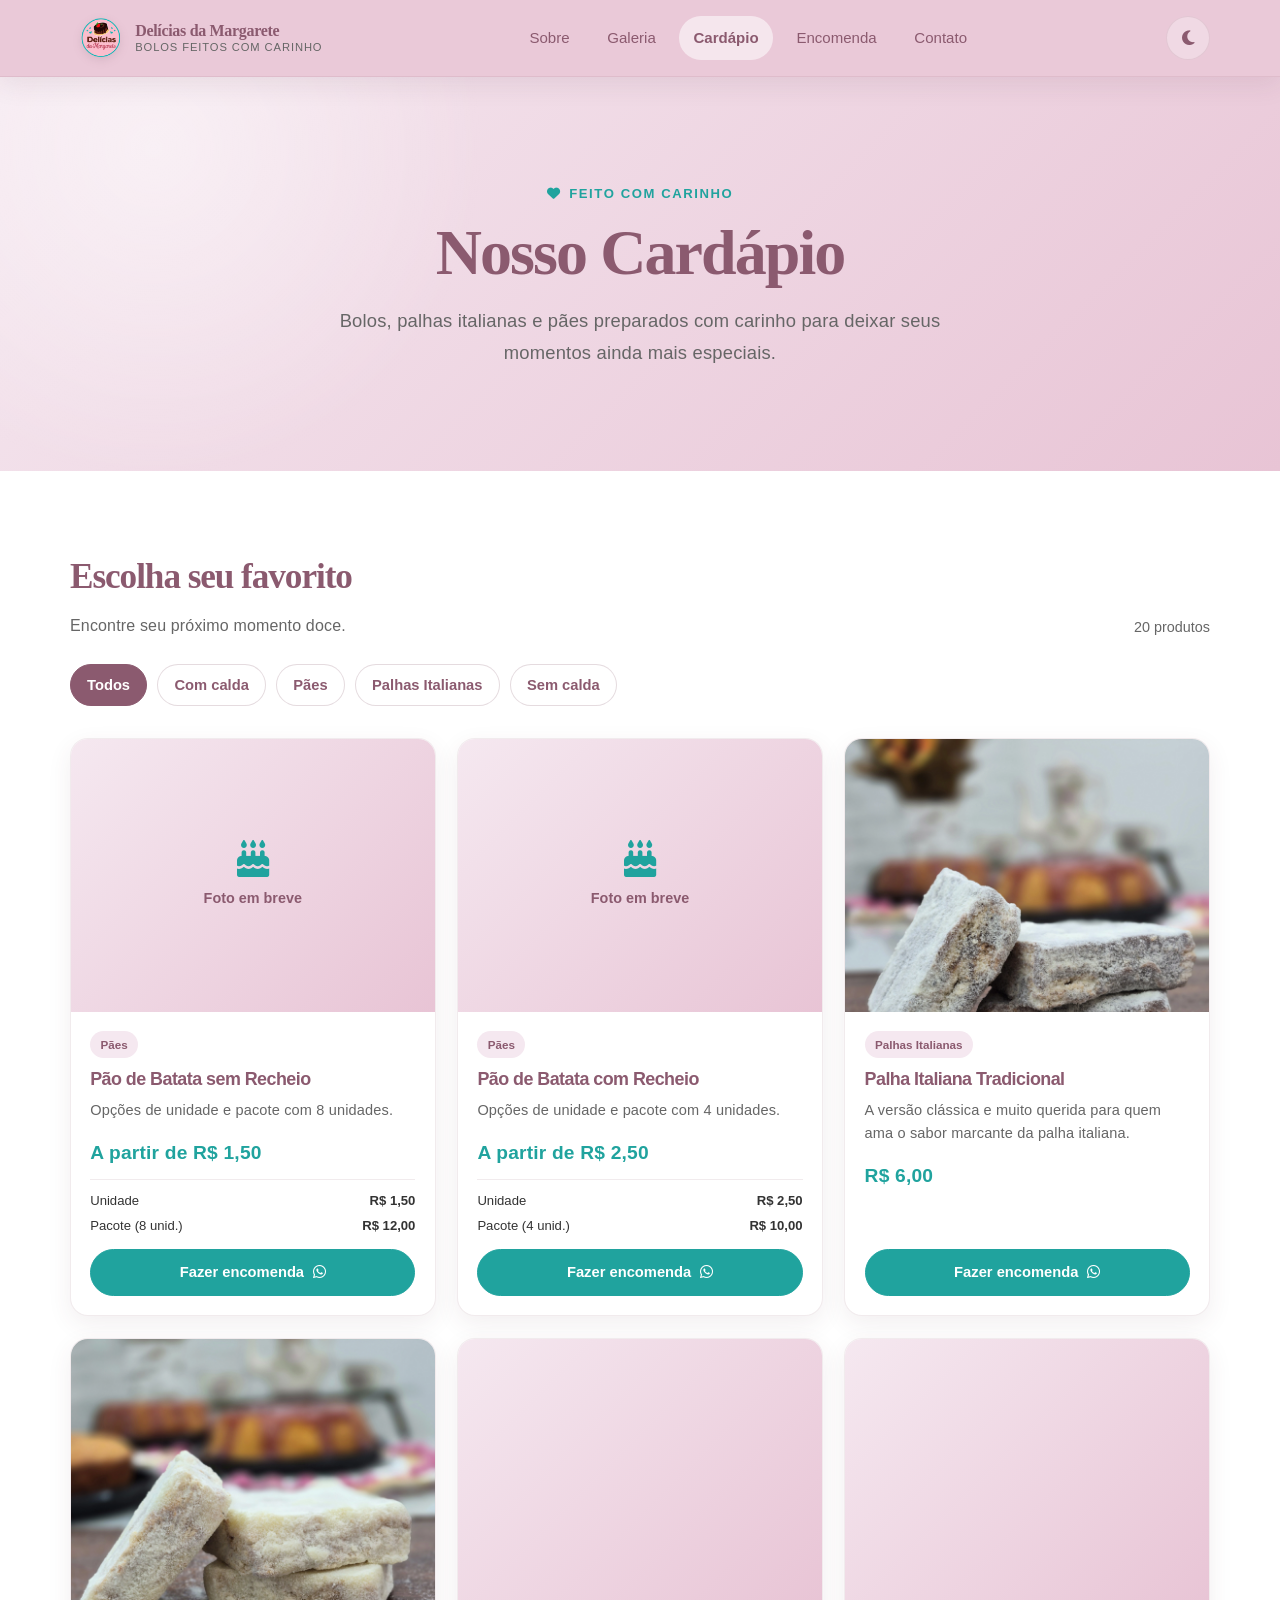
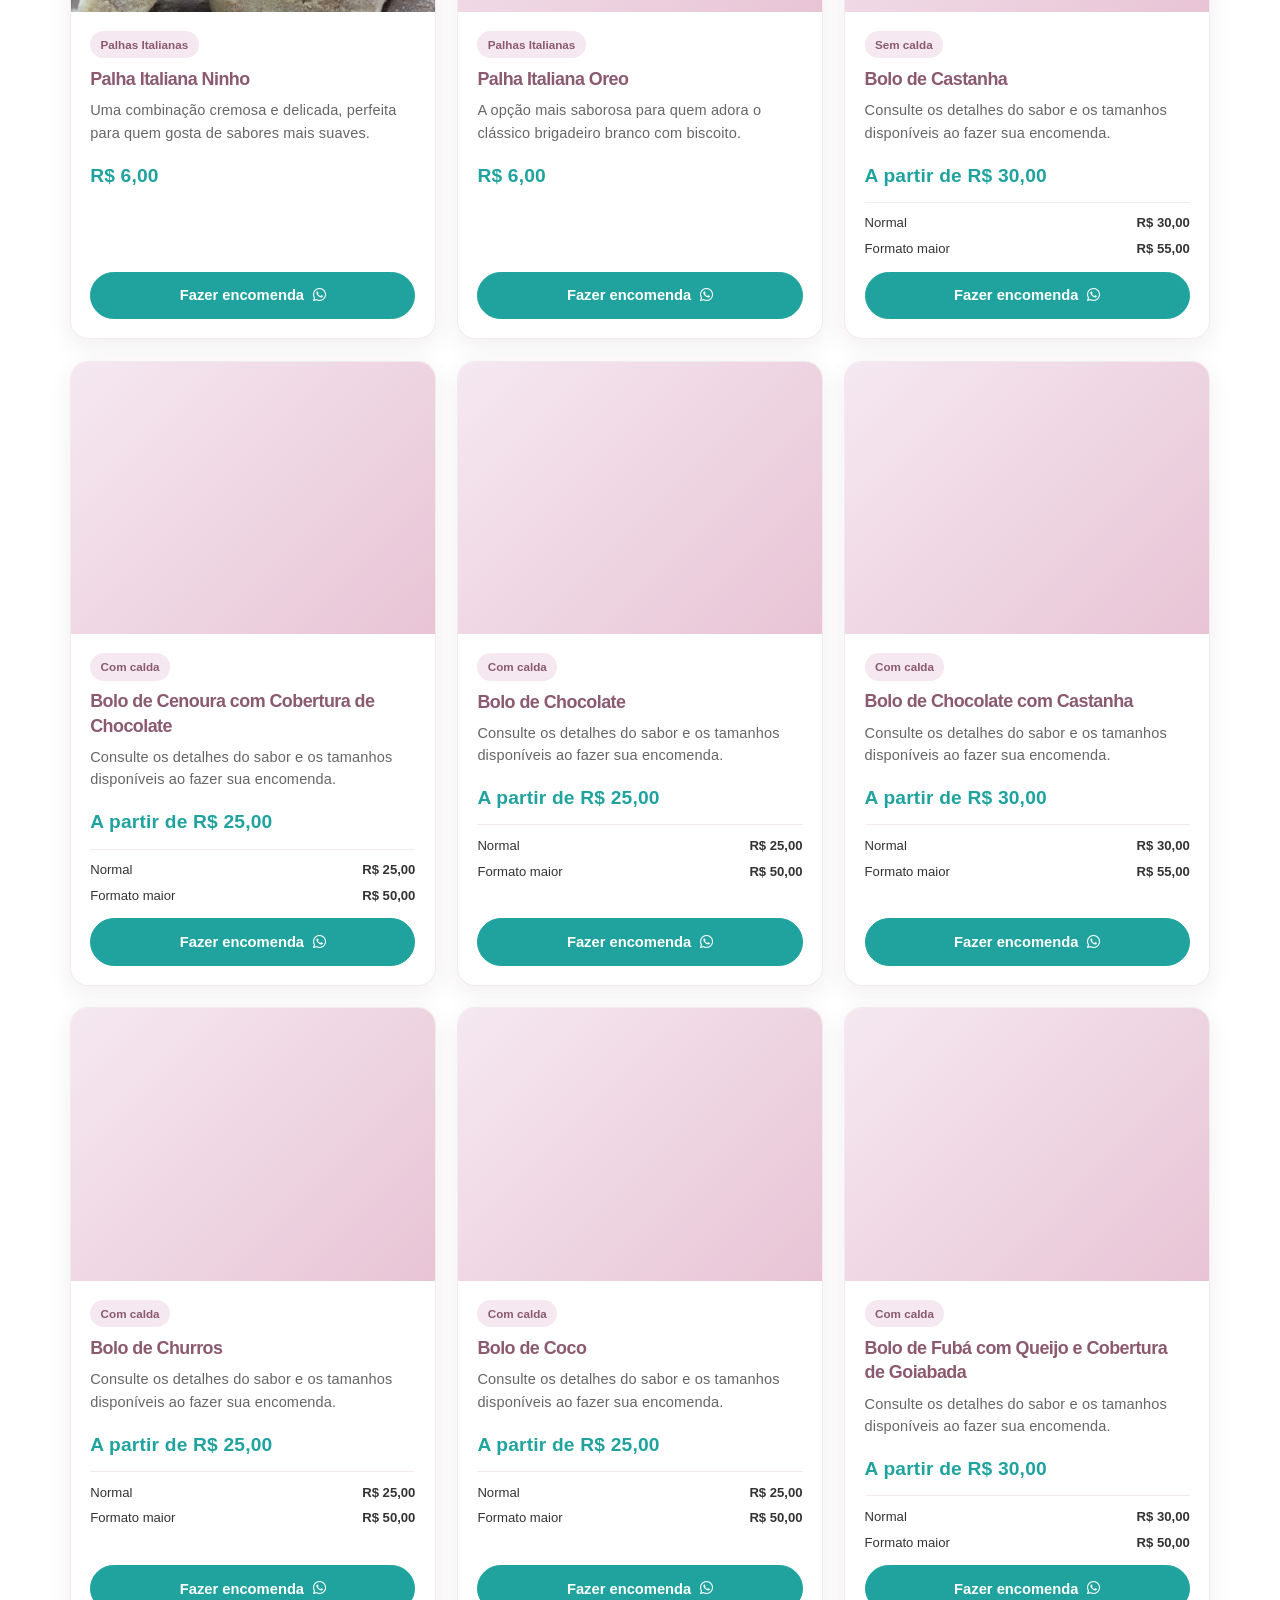
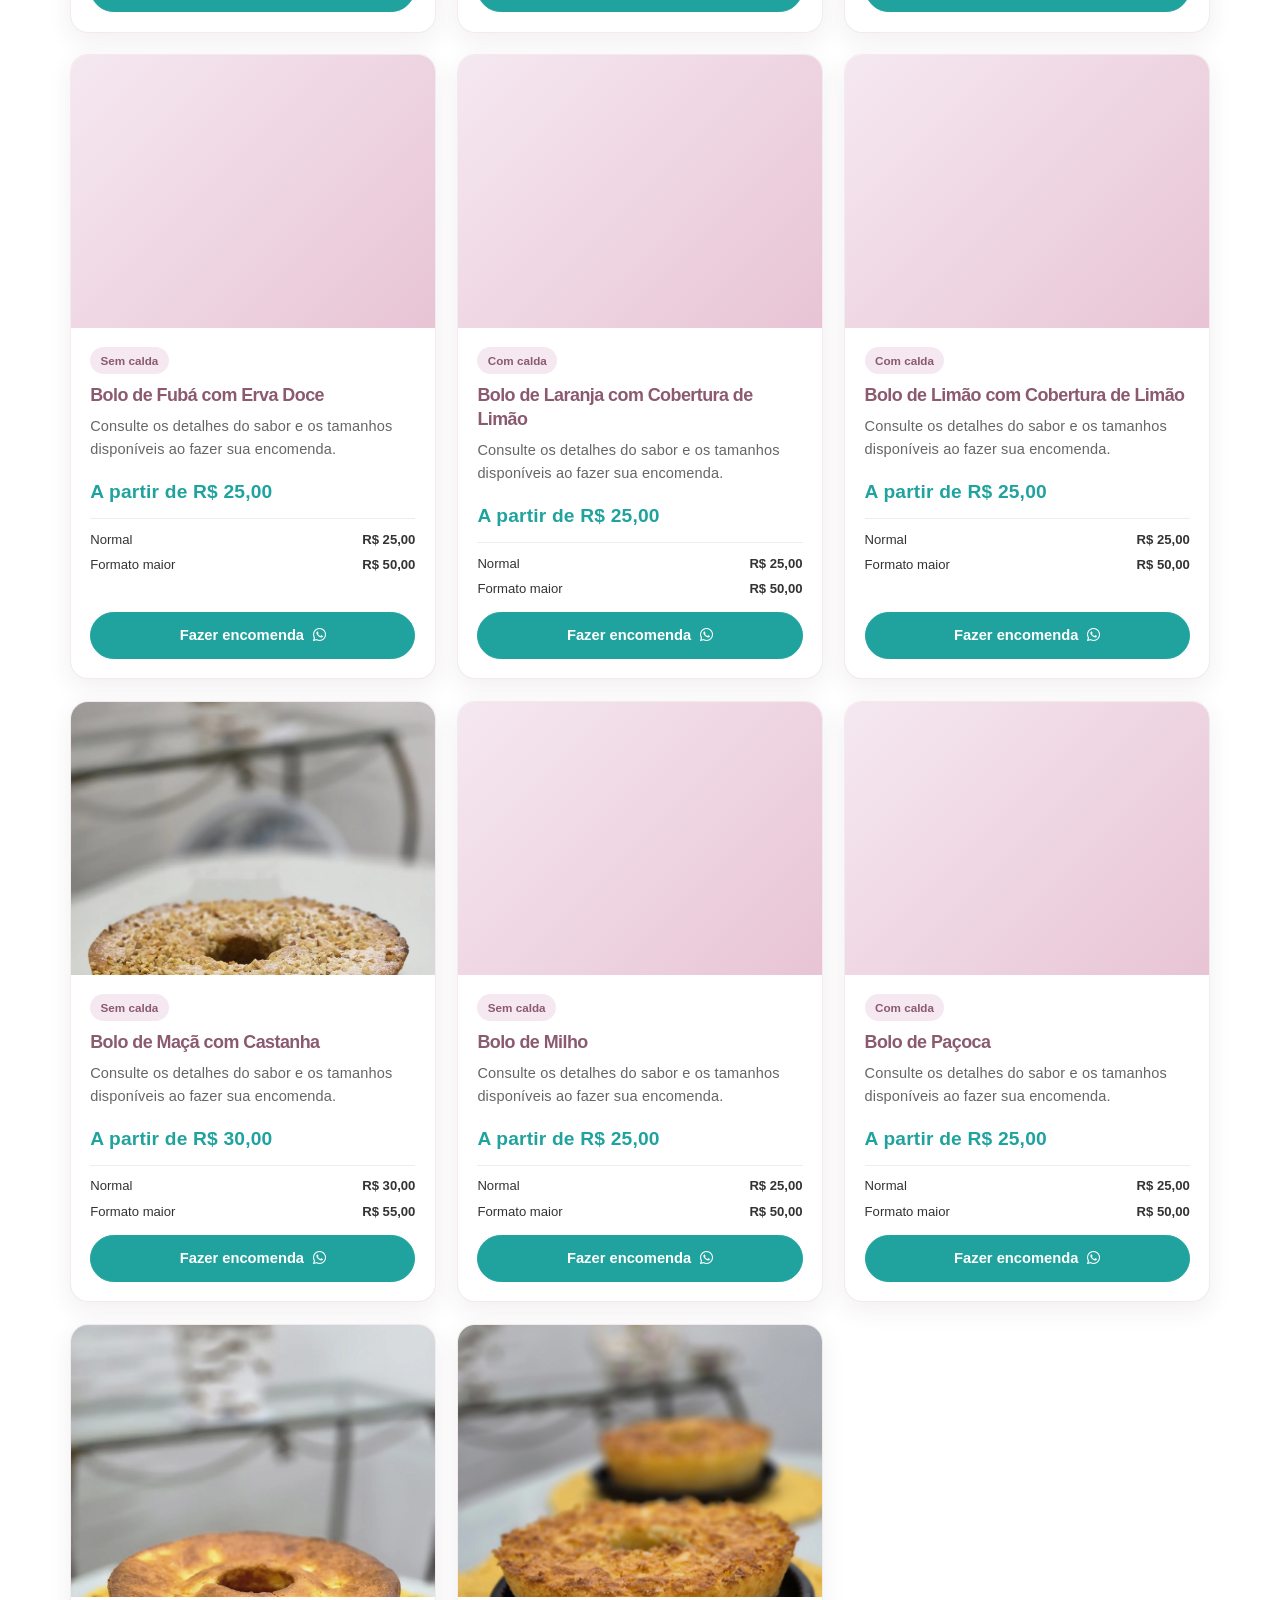
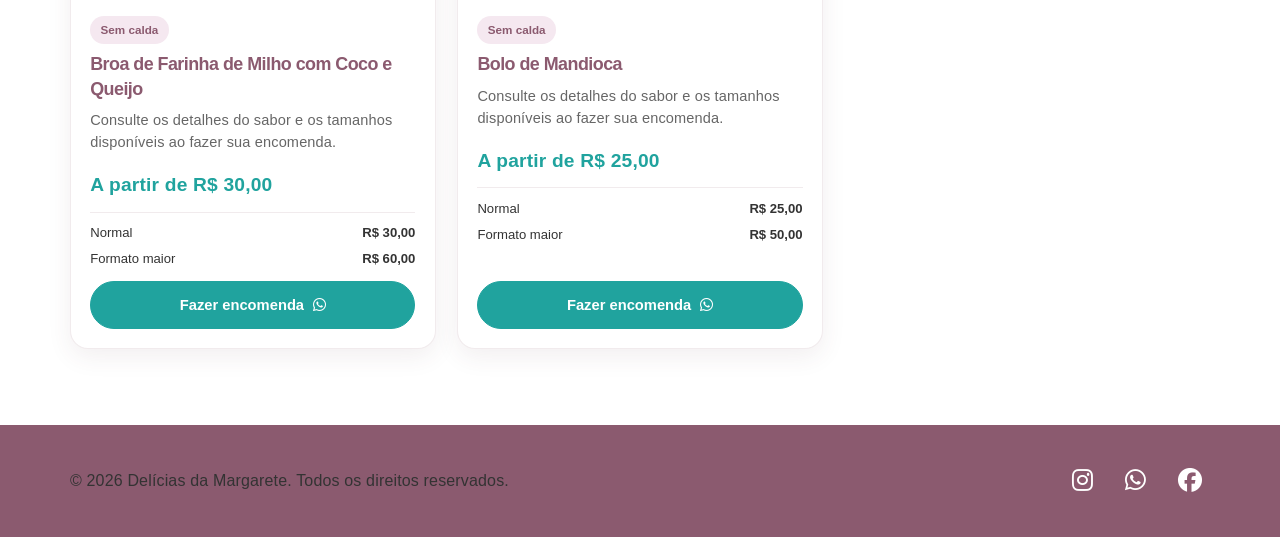
==== cardapio.html @ 434eb010 "feat: add dynamic product catalog and improve site structure - Created cardapio.html for a dynamic p" ====
<!DOCTYPE html>
<html lang="pt-BR">

<head>
    <meta charset="UTF-8">
    <meta name="viewport" content="width=device-width, initial-scale=1.0">
    <meta name="description" content="Conheça o cardápio de bolos, palhas italianas e pães artesanais da Delícias da Margarete.">
    <meta property="og:title" content="Cardápio | Delícias da Margarete">
    <meta property="og:description" content="Bolos e doces artesanais feitos com carinho. Confira nosso cardápio.">
    <title>Cardápio | Delícias da Margarete</title>
    <link rel="icon" type="image/png" href="assets/icons/favicon.png">
    <link rel="stylesheet" href="css/style.css?v=20261031-5">
    <link rel="stylesheet" href="css/style-mobile-fixes.css?v=20261031-5">
    <link rel="stylesheet" href="css/cardapio.css?v=20261031-1">
    <link rel="stylesheet" href="https://cdnjs.cloudflare.com/ajax/libs/font-awesome/6.4.0/css/all.min.css">
</head>

<body>
    <header class="header">
        <div class="container header-row">
            <a class="header-brand" href="index.html#inicio" aria-label="Delícias da Margarete - início">
                <img src="assets/icons/Logo.png" alt="" class="header-brand-logo">
                <span class="header-brand-copy">
                    <strong>Delícias da Margarete</strong>
                    <span>Bolos feitos com carinho</span>
                </span>
            </a>
            <nav class="nav" id="navMenu" aria-label="Navegação principal">
                <ul>
                    <li><a href="index.html#sobre" onclick="fecharMenuMobile()">Sobre</a></li>
                    <li><a href="index.html#galeria" onclick="fecharMenuMobile()">Galeria</a></li>
                    <li><a href="cardapio.html" aria-current="page" onclick="fecharMenuMobile()">Cardápio</a></li>
                    <li><a href="index.html#encomenda" onclick="fecharMenuMobile()">Encomenda</a></li>
                    <li><a href="index.html#contato" onclick="fecharMenuMobile()">Contato</a></li>
                </ul>
            </nav>
            <div class="header-actions">
                <button class="btn-tema" type="button" onclick="alternarModoEscuro()"
                    title="Alternar modo escuro" aria-label="Alternar modo escuro">
                    <i class="fas fa-moon" aria-hidden="true"></i>
                </button>
                <button class="menu-hamburger" type="button" onclick="toggleMenuMobile()" aria-label="Abrir menu"
                    aria-controls="navMenu" aria-expanded="false">
                    <i class="fas fa-bars" aria-hidden="true"></i>
                </button>
            </div>
        </div>
    </header>

    <main class="menu-page">
        <section class="menu-intro" aria-labelledby="menu-title">
            <div class="container">
                <span class="menu-eyebrow"><i class="fas fa-heart" aria-hidden="true"></i> Feito com carinho</span>
                <h1 id="menu-title">Nosso Cardápio</h1>
                <p>Bolos, palhas italianas e pães preparados com carinho para deixar seus momentos ainda mais especiais.</p>
            </div>
        </section>

        <section class="menu-products" aria-labelledby="products-title">
            <div class="container">
                <div class="menu-section-heading">
                    <div>
                        <h2 id="products-title">Escolha seu favorito</h2>
                        <p>Encontre seu próximo momento doce.</p>
                    </div>
                    <span class="menu-product-count" id="productCount" aria-live="polite"></span>
                </div>

                <div class="menu-filters" id="menuFilters" aria-label="Filtrar produtos por categoria">
                    <button class="menu-filter is-active" type="button" data-category="Todos" aria-pressed="true">
                        Todos
                    </button>
                </div>

                <div class="menu-status" id="menuStatus" role="status" aria-live="polite">
                    Carregando nosso cardápio...
                </div>
                <div class="menu-grid" id="menuProducts" aria-busy="true"></div>
            </div>
        </section>
    </main>

    <footer class="footer">
        <div class="container">
            <p>&copy; 2026 Delícias da Margarete. Todos os direitos reservados.</p>
            <div class="social-links" aria-label="Redes sociais">
                <a href="https://www.instagram.com/margareteolisouza?igsh=MXdsdndoMWRxamhudg==" target="_blank"
                    rel="noopener noreferrer" aria-label="Instagram">
                    <i class="fab fa-instagram" aria-hidden="true"></i>
                </a>
                <a href="https://wa.me/5531985740971" target="_blank" rel="noopener noreferrer" aria-label="WhatsApp">
                    <i class="fab fa-whatsapp" aria-hidden="true"></i>
                </a>
                <a href="https://www.facebook.com/share/16mEsScqqG/" target="_blank" rel="noopener noreferrer"
                    aria-label="Facebook">
                    <i class="fab fa-facebook" aria-hidden="true"></i>
                </a>
            </div>
        </div>
    </footer>

    <script src="js/site.js?v=20261031-1"></script>
    <script src="js/cardapio.js?v=20261031-1"></script>
</body>

</html>
---- css/style.css ----
* {
    margin: 0;
    padding: 0;
    box-sizing: border-box;
}

:root {
    --cor-principal: #e8c4d5;
    --cor-secundaria: #d4a5bb;
    --cor-escura: #8b5a6f;
    --cor-clara: #f5e8f0;
    --cor-destaque: #20a39e;
    --cor-texto: #333;
    --cor-texto-claro: #666;
    --cor-bg: #ffffff;
    --cor-bg-secundaria: #f9f9f9;
}

body.dark-mode {
    --cor-texto: #f0f0f0;
    --cor-texto-claro: #c0c0c0;
    --cor-bg: #0f0f0f;
    --cor-bg-secundaria: #1e1e1e;
    --cor-principal: #6b3d4a;
    --cor-secundaria: #5a3040;
    --cor-escura: #d4a5bb;
    --cor-clara: #2a1f28;
    --cor-destaque: #4dd0cc;
}

html {
    scroll-behavior: smooth;
    scroll-padding-top: 88px;
}

[id] {
    scroll-margin-top: 88px;
}

body {
    font-family: 'Segoe UI', Tahoma, Geneva, Verdana, sans-serif;
    font-size: 16px;
    line-height: 1.65;
    color: var(--cor-texto);
    background-color: var(--cor-bg);
    text-rendering: optimizeLegibility;
    -webkit-font-smoothing: antialiased;
    transition: background-color 0.3s ease, color 0.3s ease;
}

h1, h2, h3, h4, h5, h6 {
    margin: 0;
    font-family: inherit;
    font-weight: 700;
    letter-spacing: -0.03em;
}

p, li, label, input, textarea, button {
    font-family: 'Segoe UI', Tahoma, Geneva, Verdana, sans-serif;
    color: var(--cor-texto);
}

p {
    font-size: 1rem;
    line-height: 1.75;
    letter-spacing: 0.01em;
}

.container {
    max-width: 1200px;
    margin: 0 auto;
    padding: 0 20px;
}

/* Header */
.header {
    background: color-mix(in srgb, var(--cor-principal) 92%, white);
    padding: 0.7rem 0;
    box-shadow: 0 8px 24px rgba(91, 48, 65, 0.09);
    border-bottom: 1px solid rgba(139, 90, 111, 0.12);
    position: sticky;
    top: 0;
    z-index: 100;
    transition: background-color 0.3s ease, box-shadow 0.3s ease;
    backdrop-filter: blur(16px);
    -webkit-backdrop-filter: blur(16px);
}

body.dark-mode .header {
    background: color-mix(in srgb, var(--cor-principal) 90%, #21171c);
    box-shadow: 0 8px 24px rgba(0, 0, 0, 0.24);
}

.header .container {
    display: grid;
    grid-template-columns: auto minmax(0, 1fr) auto;
    align-items: center;
    gap: clamp(1rem, 3vw, 2.5rem);
}

.header-row {
    align-items: center;
}

.header-brand {
    display: inline-flex;
    align-items: center;
    gap: 0.7rem;
    min-width: max-content;
    color: var(--cor-escura);
    text-decoration: none;
    transition: transform 0.25s ease;
}

.header-brand:hover {
    transform: translateY(-2px);
}

.header-brand-logo {
    width: 46px;
    height: 46px;
    object-fit: contain;
    filter: drop-shadow(0 3px 5px rgba(91, 48, 65, 0.12));
}

.header-brand-copy {
    display: grid;
    gap: 0.05rem;
    line-height: 1.2;
}

.header-brand-copy strong {
    font-family: Georgia, 'Times New Roman', serif;
    font-size: 1rem;
    letter-spacing: -0.02em;
}

.header-brand-copy > span {
    color: var(--cor-texto-claro);
    font-size: 0.7rem;
    letter-spacing: 0.08em;
    text-transform: uppercase;
}

.logo h1 {
    font-size: 1.9rem;
    color: var(--cor-escura);
    font-weight: 700;
}

.logo {
    display: flex;
    align-items: center;
    gap: 0.85rem;
}

.logo-img {
    height: 50px;
    width: auto;
    max-width: 60px;
}

body.dark-mode .logo-img {
    opacity: 0.95;
}

.nav ul {
    list-style: none;
    display: flex;
    justify-content: center;
    gap: clamp(0.15rem, 0.7vw, 0.65rem);
}

.nav a {
    display: inline-flex;
    align-items: center;
    min-height: 44px;
    padding: 0.55rem 0.9rem;
    border-radius: 999px;
    text-decoration: none;
    color: var(--cor-escura);
    font-weight: 500;
    font-size: 0.94rem;
    transition: color 0.25s ease, background-color 0.25s ease, transform 0.25s ease;
}

.nav a:hover {
    color: var(--cor-escura);
    background-color: rgba(255, 255, 255, 0.46);
    transform: translateY(-2px);
}

/* Botão de Tema */
.btn-tema {
    background: rgba(255, 255, 255, 0.3);
    border: 1px solid rgba(139, 90, 111, 0.14);
    font-size: 1.05rem;
    color: var(--cor-escura);
    cursor: pointer;
    transition: color 0.25s ease, background-color 0.25s ease, transform 0.25s ease;
    padding: 0.5rem;
    border-radius: 50%;
    display: flex;
    align-items: center;
    justify-content: center;
    width: 44px;
    height: 44px;
}

.btn-tema:hover {
    background-color: rgba(255, 255, 255, 0.62);
    transform: rotate(-10deg);
}

body.dark-mode .btn-tema {
    color: #ffd700;
}

.header-actions {
    display: flex;
    align-items: center;
    gap: 0.5rem;
}

.menu-hamburger {
    display: none;
    background: rgba(255, 255, 255, 0.3);
    border: 1px solid rgba(139, 90, 111, 0.14);
    font-size: 1.5rem;
    color: var(--cor-escura);
    cursor: pointer;
    padding: 0.5rem;
    width: 44px;
    height: 44px;
    border-radius: 50%;
    transition: background-color 0.25s ease, transform 0.25s ease;
}

.menu-hamburger:hover {
    background-color: rgba(255, 255, 255, 0.62);
    transform: rotate(-6deg);
}

.header a:focus-visible,
.header button:focus-visible {
    outline: 3px solid var(--cor-destaque);
    outline-offset: 3px;
}

.nav li:last-child {
    display: flex;
    align-items: center;
}

/* Hero Section */
.hero {
    background: linear-gradient(135deg, var(--cor-principal) 0%, var(--cor-secundaria) 100%);
    padding: clamp(3rem, 7vw, 10rem) 20px;
    text-align: center;
    color: white;
    min-height: clamp(350px, 60vh, 600px);
    display: flex;
    align-items: center;
    justify-content: center;
    position: relative;
    overflow: hidden;
    --cursor-x: 50%;
    --cursor-y: 50%;
}

.hero::before {
    content: '';
    position: absolute;
    top: -30%;
    right: -5%;
    width: clamp(240px, 32vw, 600px);
    height: clamp(240px, 32vw, 600px);
    background: radial-gradient(circle, rgba(255, 255, 255, 0.15) 0%, rgba(255, 255, 255, 0) 70%);
    border-radius: 50%;
    animation: float 6s ease-in-out infinite;
    z-index: 0;
}

.hero::after {
    content: '';
    position: absolute;
    bottom: -20%;
    left: 0%;
    width: clamp(220px, 30vw, 550px);
    height: clamp(220px, 30vw, 550px);
    background: radial-gradient(circle, rgba(255, 255, 255, 0.12) 0%, rgba(255, 255, 255, 0) 70%);
    border-radius: 50%;
    animation: float 8s ease-in-out infinite reverse;
    z-index: 0;
}

.hero-cursor-effects {
    position: absolute;
    inset: 0;
    pointer-events: none;
    z-index: 1;
    opacity: 0;
    background:
        radial-gradient(circle at var(--cursor-x) var(--cursor-y),
            rgba(255, 255, 255, 0.32) 0%,
            rgba(255, 244, 249, 0.22) 12%,
            rgba(255, 214, 231, 0.12) 24%,
            rgba(255, 255, 255, 0) 42%);
    transition: opacity 0.35s ease;
}

.hero.is-cursor-active .hero-cursor-effects {
    opacity: 1;
}

.hero-particle {
    position: absolute;
    left: var(--particle-x);
    top: var(--particle-y);
    width: var(--particle-size);
    height: var(--particle-size);
    border-radius: 50%;
    background: var(--particle-color);
    box-shadow: 0 0 18px rgba(255, 255, 255, 0.5);
    opacity: 0;
    transform: translate(-50%, -50%) scale(0.35);
    will-change: transform, opacity;
}

.hero-particle.is-dash {
    height: calc(var(--particle-size) * 0.35);
    border-radius: 999px;
}

.hero-particle.is-petal {
    border-radius: 70% 30% 70% 30%;
}

.hero-content {
    position: relative;
    z-index: 2;
    display: grid;
    grid-template-columns: minmax(0, 0.85fr) minmax(0, 1.15fr);
    align-items: center;
    gap: clamp(0.75rem, 4vw, 3.5rem);
    width: min(100%, 1080px);
    text-align: left;
}

.hero-character {
    display: block;
    width: min(100%, clamp(170px, 30vw, 360px));
    height: auto;
    justify-self: center;
    align-self: end;
    filter: drop-shadow(0 14px 18px rgba(91, 48, 65, 0.2));
    animation: characterFloat 6s ease-in-out infinite;
}

.hero-copy {
    max-width: 620px;
}

.hero h2 {
    font-size: clamp(1.3rem, 4vw, 3.5rem);
    font-weight: 600;
    margin-bottom: 0.9rem;
    text-shadow: 1px 1px 4px rgba(0, 0, 0, 0.12);
    letter-spacing: -0.03em;
    line-height: 1.15;
}

.hero p {
    font-size: clamp(0.85rem, 2vw, 1.35rem);
    margin-bottom: 0;
    opacity: 0.98;
    font-weight: 400;
    letter-spacing: 0;
    line-height: 1.6;
}

@keyframes characterFloat {
    0%, 100% {
        transform: translateY(0);
    }
    50% {
        transform: translateY(-7px);
    }
}

/* Badge circular sobrepondo o hero e a próxima seção */
.hero-badge {
    width: clamp(100px, 12vw, 150px);
    margin: calc(-80px - clamp(50px, 6vw, 75px)) auto 1.5rem;
    position: relative;
    z-index: 5;
}

.hero-badge img {
    width: 100%;
    height: auto;
    display: block;
    filter: drop-shadow(0 8px 20px rgba(0, 0, 0, 0.22));
}

@keyframes float {
    0%, 100% {
        transform: translateY(0px);
    }
    50% {
        transform: translateY(-20px);
    }
}

@keyframes heroParticleTrail {
    0% {
        opacity: 0;
        transform: translate(-50%, -50%) scale(0.35) rotate(0deg);
    }
    18% {
        opacity: 0.9;
    }
    100% {
        opacity: 0;
        transform:
            translate(
                calc(-50% + var(--particle-dx)),
                calc(-50% + var(--particle-dy))
            )
            scale(1)
            rotate(var(--particle-rotation));
    }
}

@media (prefers-reduced-motion: reduce) {
    .hero-cursor-effects {
        display: none;
    }
}

/* Botões */
.btn {
    display: inline-flex;
    align-items: center;
    justify-content: center;
    gap: 0.5rem;
    min-height: 44px;
    padding: 12px 30px;
    border: none;
    border-radius: 25px;
    font-size: 1rem;
    cursor: pointer;
    transition: all 0.3s ease;
    text-decoration: none;
    font-weight: 600;
}

.btn-primary {
    background-color: var(--cor-destaque);
    color: white;
}

.btn-primary:hover {
    background-color: #1a8f8b;
    transform: translateY(-2px);
    box-shadow: 0 5px 15px rgba(32, 163, 158, 0.4);
}

body.dark-mode .btn-primary:hover {
    background-color: #3bb9b5;
    box-shadow: 0 5px 20px rgba(77, 208, 204, 0.5);
}

/* Seção Sobre */
.sobre {
    padding: 80px 20px;
    background-color: var(--cor-clara);
    text-align: center;
    transition: background-color 0.3s ease;
}

.sobre h2 {
    font-size: clamp(2rem, 4vw, 2.5rem);
    color: var(--cor-escura);
    text-align: center;
    margin-bottom: 1rem;
    line-height: 1.2;
    font-weight: 600;
}

.sobre p {
    font-size: 1rem;
    color: var(--cor-texto-claro);
    max-width: 700px;
    margin: 0 auto;
    line-height: 1.75;
}

/* Galeria */
.galeria {
    padding: 80px 20px;
    background-color: var(--cor-bg);
    transition: background-color 0.3s ease;
}

.galeria h2 {
    font-size: clamp(2rem, 4vw, 2.5rem);
    color: var(--cor-escura);
    text-align: center;
    margin-bottom: 1rem;
    line-height: 1.2;
    font-weight: 600;
}

.subtitle {
    text-align: center;
    color: var(--cor-texto-claro);
    font-size: 1rem;
    max-width: 760px;
    margin: 0 auto 2.5rem;
    line-height: 1.6;
}

/* Carrossel */
.carrossel-container {
    display: flex;
    align-items: center;
    gap: 2rem;
    position: relative;
    margin-bottom: 2rem;
}

.carrossel-wrapper {
    flex: 1;
    overflow: hidden;
    border-radius: 15px;
}

.carrossel {
    display: flex;
    transition: transform 0.5s ease-in-out;
}

.galeria-item {
    min-width: 100%;
    background-color: var(--cor-clara);
    border-radius: 15px;
    overflow: hidden;
    box-shadow: 0 5px 20px rgba(0, 0, 0, 0.1);
    cursor: pointer;
    transition: box-shadow 0.3s ease;
}

body.dark-mode .galeria-item {
    box-shadow: 0 5px 20px rgba(0, 0, 0, 0.4);
}

.galeria-item img {
    width: 100%;
    height: auto;
    max-height: 450px;
    object-fit: cover;
    display: block;
}

.galeria-item h3 {
    padding: 1.25rem 1.5rem;
    color: var(--cor-escura);
    text-align: center;
    font-size: 1.1rem;
    font-weight: 600;
    line-height: 1.45;
}

.galeria-grid-item h4 {
    padding: 1rem;
    text-align: center;
    color: var(--cor-escura);
    font-size: 1rem;
    font-weight: 600;
    line-height: 1.35;
    letter-spacing: -0.01em;
}

.carrossel-btn {
    background-color: var(--cor-principal);
    border: none;
    width: 50px;
    height: 50px;
    border-radius: 50%;
    display: flex;
    align-items: center;
    justify-content: center;
    font-size: 1.5rem;
    color: var(--cor-escura);
    cursor: pointer;
    transition: all 0.3s ease;
    flex-shrink: 0;
}

.carrossel-btn:hover {
    background-color: var(--cor-secundaria);
    transform: scale(1.1);
    box-shadow: 0 5px 15px rgba(139, 90, 111, 0.3);
}

.carrossel-indicadores {
    display: flex;
    gap: 0.5rem;
    justify-content: center;
    flex-wrap: wrap;
}

.indicador {
    width: 10px;
    height: 10px;
    border-radius: 50%;
    background-color: var(--cor-secundaria);
    cursor: pointer;
    transition: all 0.3s ease;
}

.indicador.ativo {
    background-color: var(--cor-escura);
    width: 30px;
    border-radius: 5px;
}

/* Botão Ver Galeria Completa */
.galeria-completa-btn-container {
    text-align: center;
    margin-top: 2rem;
}

/* Galeria Completa */
.galeria-completa {
    margin-top: 3rem;
    padding: 2rem;
    background-color: var(--cor-clara);
    border-radius: 15px;
    animation: slideDown 0.3s ease;
}

body.dark-mode .galeria-completa {
    background-color: #2a2a2a;
}

.galeria-completa.oculta {
    display: none;
}

@keyframes slideDown {
    from {
        opacity: 0;
        transform: translateY(-20px);
    }

    to {
        opacity: 1;
        transform: translateY(0);
    }
}

.galeria-completa h3 {
    color: var(--cor-escura);
    text-align: center;
    margin-bottom: 2rem;
    font-size: 1.8rem;
}

body.dark-mode .galeria-completa h3 {
    color: #d4a5bb;
}

.galeria-grid {
    display: grid;
    grid-template-columns: 1fr;
    gap: 1.5rem;
    margin-bottom: 2rem;
}

.galeria-grid-item {
    background-color: white;
    border-radius: 12px;
    overflow: hidden;
    box-shadow: 0 5px 15px rgba(0, 0, 0, 0.1);
    transition: all 0.3s ease;
    cursor: pointer;
}

body.dark-mode .galeria-grid-item {
    background-color: #1e1e1e;
    box-shadow: 0 5px 15px rgba(0, 0, 0, 0.3);
}

.galeria-grid-item:hover {
    transform: translateY(-8px);
    box-shadow: 0 10px 25px rgba(0, 0, 0, 0.15);
}

body.dark-mode .galeria-grid-item:hover {
    box-shadow: 0 10px 25px rgba(77, 208, 204, 0.2);
}

.galeria-grid-item img {
    width: 100%;
    height: auto;
    max-height: 300px;
    object-fit: cover;
    display: block;
}


body.dark-mode .galeria-grid-item h4 {
    color: #d4a5bb;
}

/* Botão Outline */
.btn-outline {
    background-color: transparent;
    color: var(--cor-destaque);
    border: 2px solid var(--cor-destaque);
}

.btn-outline:hover {
    background-color: var(--cor-destaque);
    color: white;
    transform: translateY(-2px);
}

/* Palha Italiana */
.palha-italiana {
    padding: 80px 20px;
    background: linear-gradient(135deg, var(--cor-clara) 0%, var(--cor-bg) 100%);
    transition: background 0.3s ease;
}

.palha-italiana h2 {
    font-size: clamp(2rem, 4vw, 2.5rem);
    color: var(--cor-escura);
    text-align: center;
    margin-bottom: 1rem;
}

.palha-grid {
    display: grid;
    grid-template-columns: 1fr;
    gap: 1.5rem;
    max-width: 1100px;
    margin: 2.5rem auto 0;
}

.palha-card {
    background-color: white;
    border-radius: 16px;
    overflow: hidden;
    box-shadow: 0 10px 24px rgba(139, 90, 111, 0.12);
    border: 1px solid rgba(139, 90, 111, 0.12);
}

body.dark-mode .palha-card {
    background-color: #1e1e1e;
    box-shadow: 0 10px 24px rgba(0, 0, 0, 0.3);
    border-color: rgba(212, 165, 187, 0.18);
}

.palha-imagem {
    min-height: 300px;
    display: flex;
    align-items: center;
    justify-content: center;
    background: linear-gradient(135deg, var(--cor-principal) 0%, var(--cor-secundaria) 100%);
    color: var(--cor-escura);
    font-size: 1.15rem;
    font-weight: 700;
    letter-spacing: 0.04em;
    position: relative;
    overflow: hidden;
}

.palha-imagem img {
    width: 100%;
    height: 100%;
    object-fit: cover;
    position: absolute;
    top: 0;
    left: 0;
}

.palha-imagem span {
    position: relative;
    z-index: 1;
    color: #ffffff;
    text-shadow: 0 2px 8px rgba(0, 0, 0, 0.6), 0 0 4px rgba(0, 0, 0, 0.4);
}

.palha-imagem-ninho {
    background: linear-gradient(135deg, #f6e7c8 0%, #eacb93 100%);
}

.palha-imagem-ninho span {
    color: #ffffff;
}

.palha-imagem-oreo {
    background: linear-gradient(135deg, #51312f 0%, #2f1d1a 100%);
    color: #f8e7d3;
}

.palha-imagem-oreo span {
    color: #ffffff;
}

.palha-card-content {
    padding: 1.4rem 1.25rem 1.5rem;
}

.palha-card-content h3 {
    color: var(--cor-escura);
    margin-bottom: 0.6rem;
    font-size: 1.25rem;
}

.palha-descricao {
    color: var(--cor-texto-claro);
    font-size: 0.95rem;
    margin-bottom: 0.9rem;
}

.palha-preco {
    display: inline-block;
    font-size: 1.05rem;
    font-weight: 700;
    color: var(--cor-destaque);
}

@media (min-width: 1025px) {
    .palha-grid {
        grid-template-columns: repeat(3, minmax(0, 1fr));
    }

    .palha-card {
        max-width: 360px;
        margin: 0 auto;
    }

    .palha-imagem {
        min-height: 300px;
    }
}

/* Cardápio */
.cardapio {
    padding: 80px 20px;
    background: linear-gradient(135deg, var(--cor-clara) 0%, var(--cor-bg) 100%);
    transition: background 0.3s ease;
}

.cardapio h2 {
    font-size: 2.5rem;
    color: var(--cor-escura);
    text-align: center;
    margin-bottom: 1rem;
    font-weight: 600;
}

.cardapio-list {
    max-width: 800px;
    margin: 0 auto;
}

/* Busca no Cardápio */
.busca-container {
    max-width: 800px;
    margin: 0 auto 2rem;
    display: flex;
    flex-direction: column;
    gap: 1rem;
}

.busca-input {
    width: 100%;
    padding: 12px 20px;
    font-size: 1rem;
    border: 2px solid var(--cor-principal);
    border-radius: 25px;
    background-color: var(--cor-bg-secundaria);
    color: var(--cor-texto);
    transition: all 0.3s ease;
}

.busca-input:focus {
    outline: none;
    border-color: var(--cor-destaque);
    box-shadow: 0 0 10px rgba(32, 163, 158, 0.3);
}

body.dark-mode .busca-input:focus {
    box-shadow: 0 0 15px rgba(77, 208, 204, 0.5);
}

.busca-input::placeholder {
    color: var(--cor-texto-claro);
}

.busca-info {
    text-align: center;
    color: var(--cor-texto-claro);
    font-size: 0.9rem;
    min-height: 20px;
}

.cardapio-item {
    background-color: white;
    border-radius: 10px;
    padding: 1.5rem;
    margin-bottom: 1rem;
    display: flex;
    justify-content: space-between;
    align-items: center;
    box-shadow: 0 3px 10px rgba(0, 0, 0, 0.08);
    border-left: 5px solid var(--cor-principal);
    transition: all 0.3s ease;
}

body.dark-mode .cardapio-item {
    background-color: #2a2a2a;
    box-shadow: 0 3px 10px rgba(0, 0, 0, 0.4);
    border-left-color: #6b3d4a;
}

.cardapio-item:hover {
    box-shadow: 0 5px 20px rgba(0, 0, 0, 0.12);
    transform: translateX(5px);
}

body.dark-mode .cardapio-item:hover {
    box-shadow: 0 5px 20px rgba(77, 208, 204, 0.2);
}

.cardapio-item.oculto {
    display: none;
}

.item-nome {
    display: block;
    color: var(--cor-texto);
    font-weight: 500;
}

.item-info {
    flex-grow: 1;
}

.item-alergenos,
.bolo-alergenos {
    display: block;
    color: var(--cor-texto-claro);
    font-size: 0.85rem;
    line-height: 1.4;
    margin-top: 0.35rem;
}

.item-preco {
    color: var(--cor-destaque);
    font-weight: 700;
    font-size: 1.2rem;
    margin-left: 1rem;
    white-space: nowrap;
}

/* Contato */
.contato {
    padding: 80px 20px;
    background-color: var(--cor-principal);
    transition: background-color 0.3s ease;
}

body.dark-mode .contato {
    box-shadow: inset 0 0 20px rgba(0, 0, 0, 0.3);
}

.contato h2 {
    font-size: 2.5rem;
    color: var(--cor-escura);
    text-align: center;
    margin-bottom: 3rem;
    font-weight: 600;
}

.contato-info-center {
    max-width: 600px;
    margin: 0 auto;
    text-align: center;
    background-color: rgba(255, 255, 255, 0.9);
    padding: 3rem;
    border-radius: 15px;
    box-shadow: 0 5px 20px rgba(0, 0, 0, 0.1);
    transition: all 0.3s ease;
}

body.dark-mode .contato-info-center {
    background-color: rgba(30, 30, 30, 0.95);
    box-shadow: 0 5px 25px rgba(0, 0, 0, 0.5);
}

.contato-info-center h3 {
    color: var(--cor-escura);
    margin-bottom: 1rem;
    font-size: 1.5rem;
}

.contato-info-center p {
    color: var(--cor-texto-claro);
    margin-bottom: 2rem;
}

.info-item {
    display: flex;
    align-items: center;
    justify-content: center;
    gap: 1rem;
    margin-bottom: 2rem;
}

.info-item i {
    font-size: 2rem;
    color: var(--cor-destaque);
}

.info-item a {
    display: inline-flex;
    align-items: center;
    min-height: 44px;
    text-decoration: none;
    color: var(--cor-escura);
    font-weight: 600;
    font-size: 1.2rem;
    transition: color 0.3s ease;
}

.info-item a:hover {
    color: var(--cor-destaque);
}

.btn-lg {
    font-size: 1.1rem;
    padding: 15px 40px;
}

/* Localização */
.localizacao-container {
    max-width: 800px;
    margin: 3rem auto 0;
    padding: 2rem;
    background-color: rgba(255, 255, 255, 0.9);
    border-radius: 15px;
    box-shadow: 0 5px 20px rgba(0, 0, 0, 0.1);
}

body.dark-mode .localizacao-container {
    background-color: rgba(30, 30, 30, 0.95);
    box-shadow: 0 5px 25px rgba(0, 0, 0, 0.5);
}

.localizacao-container h3 {
    color: var(--cor-escura);
    font-size: 1.5rem;
    margin-bottom: 1.5rem;
    text-align: center;
}

body.dark-mode .localizacao-container h3 {
    color: #d4a5bb;
}

.localizacao-info {
    margin-bottom: 2rem;
    text-align: center;
}

/* Encomenda */
.encomenda {
    padding: 80px 20px;
    background: linear-gradient(135deg, var(--cor-bg) 0%, var(--cor-clara) 100%);
    transition: background 0.3s ease;
}

body.dark-mode .encomenda {
    background: linear-gradient(135deg, #1a1a1a 0%, #2a2a2a 100%);
}

.encomenda h2 {
    font-size: 2.5rem;
    color: var(--cor-escura);
    text-align: center;
    margin-bottom: 1rem;
}

body.dark-mode .encomenda h2 {
    color: #d4a5bb;
}

.encomenda-container {
    display: grid;
    grid-template-columns: 2fr 1fr;
    gap: 2rem;
    max-width: 1100px;
    margin: 0 auto;
}

.encomenda-form {
    background-color: white;
    padding: 2rem;
    border-radius: 15px;
    box-shadow: 0 12px 32px rgba(139, 90, 111, 0.08);
}

body.dark-mode .encomenda-form {
    background-color: #1e1e1e;
    box-shadow: 0 12px 32px rgba(0, 0, 0, 0.28);
}

.encomenda-form h3 {
    color: var(--cor-escura);
    margin-bottom: 1.5rem;
    font-size: 1.3rem;
}

body.dark-mode .encomenda-form h3 {
    color: #d4a5bb;
}

#grupoSaborPalha {
    margin-top: -0.75rem;
}

.entrega-opcao {
    background-color: var(--cor-bg-secundaria);
    padding: 1rem;
    border-radius: 8px;
    margin: 1.5rem 0;
    border-left: 4px solid var(--cor-destaque);
}

body.dark-mode .entrega-opcao {
    background-color: #2a2a2a;
}

.entrega-checkbox {
    display: flex;
    align-items: center;
    gap: 0.5rem;
    min-height: 44px;
    cursor: pointer;
    margin-bottom: 0.5rem;
    color: var(--cor-texto);
}

.entrega-checkbox input {
    width: 22px;
    height: 22px;
    flex-shrink: 0;
    cursor: pointer;
    accent-color: var(--cor-destaque);
}

.entrega-info {
    color: var(--cor-texto-claro);
    font-size: 0.9rem;
    margin: 0.5rem 0 0 1.8rem;
}

.entrega-endereco {
    margin: 1rem 0 0;
}

.aviso-alergenos {
    background-color: rgba(32, 163, 158, 0.12);
    border-left: 4px solid var(--cor-destaque);
    border-radius: 8px;
    color: var(--cor-texto);
    font-size: 0.92rem;
    line-height: 1.5;
    margin: -0.5rem 0 1.5rem;
    padding: 1rem;
}

body.dark-mode .aviso-alergenos {
    background-color: rgba(77, 208, 204, 0.15);
}

.oculta {
    display: none;
}

.bolos-selecao {
    display: grid;
    grid-template-columns: repeat(2, minmax(0, 1fr));
    gap: 1rem;
    margin-bottom: 1.5rem;
}

.bolo-item {
    background-color: var(--cor-bg-secundaria);
    border: 2px solid var(--cor-principal);
    border-radius: 10px;
    padding: 1rem;
    cursor: pointer;
    transition: all 0.3s ease;
    display: flex;
    flex-direction: column;
    justify-content: space-between;
    width: 100%;
}

body.dark-mode .bolo-item {
    background-color: #2a2a2a;
    border-color: #6b3d4a;
}

.bolo-item:hover {
    border-color: var(--cor-destaque);
    box-shadow: 0 3px 10px rgba(32, 163, 158, 0.2);
}

.bolo-item.selecionado {
    background-color: rgba(32, 163, 158, 0.15);
    border-color: var(--cor-destaque);
}

body.dark-mode .bolo-item.selecionado {
    background-color: rgba(77, 208, 204, 0.2);
}

.bolo-nome {
    font-weight: 600;
    color: var(--cor-escura);
    font-size: 0.95rem;
    line-height: 1.3;
    margin-bottom: 0.5rem;
    word-break: break-word;
}

body.dark-mode .bolo-nome {
    color: #f0f0f0;
}

.bolo-preco {
    color: var(--cor-destaque);
    font-weight: 700;
    font-size: 1.1rem;
    margin-bottom: 0.8rem;
}

.sabor-palha-select {
    width: 100%;
    padding: 0.75rem 0.9rem;
    border: 1px solid rgba(139, 90, 111, 0.2);
    border-radius: 10px;
    background-color: var(--cor-bg);
    color: var(--cor-texto);
    margin-bottom: 0.8rem;
    font-size: 0.95rem;
}

body.dark-mode .sabor-palha-select {
    background-color: #2a2a2a;
    border-color: rgba(212, 165, 187, 0.2);
    color: #f0f0f0;
}

.quantidade-input {
  width: 100%;
  min-height: 48px;
  padding: 0.85rem 1rem;
  border: 2px solid rgba(139, 90, 111, 0.22);
  border-radius: 14px;
  background: linear-gradient(180deg, #ffffff 0%, #fcf7fa 100%);
  color: var(--cor-texto);
  font-size: 1rem;
  font-weight: 600;
  text-align: center;
  box-shadow: 0 6px 16px rgba(139, 90, 111, 0.08);
  transition: border-color 0.25s ease, box-shadow 0.25s ease, transform 0.2s ease, background 0.25s ease;
  appearance: textfield;
  -moz-appearance: textfield;
}

.quantidade-input::placeholder {
  color: var(--cor-texto-claro);
  font-weight: 500;
  opacity: 0.8;
}

.quantidade-input:hover {
  border-color: rgba(32, 163, 158, 0.45);
  box-shadow: 0 10px 22px rgba(32, 163, 158, 0.12);
}

.quantidade-input:focus {
  outline: none;
  border-color: var(--cor-destaque);
  background: #ffffff;
  box-shadow: 0 0 0 4px rgba(32, 163, 158, 0.14), 0 12px 26px rgba(32, 163, 158, 0.16);
  transform: translateY(-1px);
}

.quantidade-input::-webkit-outer-spin-button,
.quantidade-input::-webkit-inner-spin-button {
  -webkit-appearance: none;
  margin: 0;
}

body.dark-mode .quantidade-input {
  background: linear-gradient(180deg, #2f2a2d 0%, #262126 100%);
  border-color: rgba(212, 165, 187, 0.18);
  color: #f0f0f0;
  box-shadow: 0 8px 18px rgba(0, 0, 0, 0.24);
}

body.dark-mode .quantidade-input::placeholder {
  color: #c0c0c0;
}

body.dark-mode .quantidade-input:hover {
  border-color: rgba(77, 208, 204, 0.42);
  box-shadow: 0 10px 24px rgba(77, 208, 204, 0.12);
}

body.dark-mode .quantidade-input:focus {
  border-color: var(--cor-destaque);
  background: #2b2529;
  box-shadow: 0 0 0 4px rgba(77, 208, 204, 0.18), 0 12px 24px rgba(0, 0, 0, 0.3);
}

body.dark-mode .quantidade-input {
    background-color: #333;
    border-color: #6b3d4a;
    color: #f0f0f0;
}

.resumo-pedido {
    background-color: white;
    padding: 2rem;
    border-radius: 15px;
    box-shadow: 0 12px 32px rgba(139, 90, 111, 0.08);
    height: fit-content;
    position: sticky;
    top: 20px;
}

body.dark-mode .resumo-pedido {
    background-color: #1e1e1e;
    box-shadow: 0 12px 32px rgba(0, 0, 0, 0.28);
}

.resumo-pedido h3 {
    color: var(--cor-escura);
    margin-bottom: 1.5rem;
    font-size: 1.3rem;
}

body.dark-mode .resumo-pedido h3 {
    color: #d4a5bb;
}

.lista-pedido {
    max-height: 350px;
    overflow-y: auto;
    margin-bottom: 1.5rem;
}

.item-pedido {
    display: flex;
    justify-content: space-between;
    align-items: center;
    padding: 0.8rem 0;
    border-bottom: 1px solid var(--cor-principal);
    color: var(--cor-texto);
}

body.dark-mode .item-pedido {
    border-bottom-color: #6b3d4a;
    color: #e8e8e8;
}

.item-pedido-nome {
    flex: 1;
    font-size: 0.9rem;
}

.item-pedido-qtd {
    font-weight: 600;
    margin: 0 0.5rem;
    min-width: 40px;
    text-align: center;
}

.item-pedido-remover {
    background: none;
    border: none;
    color: #d9534f;
    cursor: pointer;
    font-size: 1.1rem;
    padding: 0 0.5rem;
    transition: color 0.3s ease;
}

.item-pedido-remover:hover {
    color: #c9302c;
}

.total-pedido {
    padding: 1rem;
    background-color: var(--cor-clara);
    border-radius: 8px;
    text-align: center;
    font-size: 1.2rem;
    color: var(--cor-escura);
}

body.dark-mode .total-pedido {
    background-color: rgba(77, 208, 204, 0.15);
    color: #d4a5bb;
}

.total-observacao {
    color: var(--cor-texto-claro);
    font-size: 0.85rem;
    line-height: 1.4;
    margin: 0.45rem 0 0;
}

.localizacao-info address {
    font-style: normal;
    color: var(--cor-texto);
    font-size: 1.05rem;
    line-height: 1.8;
}

body.dark-mode .localizacao-info address {
    color: #e8e8e8;
}

.mapa-container {
    border-radius: 10px;
    overflow: hidden;
    box-shadow: 0 3px 15px rgba(0, 0, 0, 0.15);
}

body.dark-mode .mapa-container {
    box-shadow: 0 3px 15px rgba(0, 0, 0, 0.4);
}

.google-map {
    display: block;
    border: none;
}

/* Footer */
.footer {
    background-color: var(--cor-escura);
    color: white;
    padding: 2rem;
    text-align: center;
    transition: background-color 0.3s ease;
}

body.dark-mode .footer {
    background-color: #0a0a0a;
    box-shadow: inset 0 2px 10px rgba(0, 0, 0, 0.5);
}

.footer .container {
    display: flex;
    justify-content: space-between;
    align-items: center;
}

.social-links {
    display: flex;
    gap: 1rem;
}

.social-links a {
    color: white;
    font-size: 1.5rem;
    transition: color 0.3s ease;
}

.social-links a:hover {
    color: var(--cor-principal);
}

/* Avaliações */
.avaliacoes {
    padding: 80px 20px;
    background-color: var(--cor-bg);
    transition: background-color 0.3s ease;
}

.avaliacoes h2 {
    font-size: 2.5rem;
    color: var(--cor-escura);
    text-align: center;
    margin-bottom: 1rem;
}

body.dark-mode .avaliacoes h2 {
    color: #d4a5bb;
}

.avaliacao-form {
    max-width: 700px;
    margin: 0 auto 3rem;
    background-color: white;
    padding: 2rem;
    border-radius: 15px;
    box-shadow: 0 5px 20px rgba(0, 0, 0, 0.1);
}

body.dark-mode .avaliacao-form {
    background-color: #1e1e1e;
    box-shadow: 0 5px 20px rgba(0, 0, 0, 0.4);
}

.avaliacao-form h3 {
    color: var(--cor-escura);
    margin-bottom: 1.5rem;
    font-size: 1.5rem;
}

body.dark-mode .avaliacao-form h3 {
    color: #d4a5bb;
}

.form-group {
    margin-bottom: 1.5rem;
}

.form-group label {
    display: block;
    margin-bottom: 0.5rem;
    color: var(--cor-texto);
    font-weight: 600;
}

body.dark-mode .form-group label {
    color: #f0f0f0;
}

.form-group input,
.form-group select,
.form-group textarea {
    width: 100%;
    padding: 10px 15px;
    border: 2px solid var(--cor-principal);
    border-radius: 8px;
    font-size: 1rem;
    background-color: var(--cor-bg-secundaria);
    color: var(--cor-texto);
    font-family: inherit;
    transition: border-color 0.3s ease;
}

body.dark-mode .form-group input,
body.dark-mode .form-group select,
body.dark-mode .form-group textarea {
    background-color: #2a2a2a;
    border-color: #6b3d4a;
}

.form-group input:focus,
.form-group select:focus,
.form-group textarea:focus {
    outline: none;
    border-color: var(--cor-destaque);
}

.contador-caracteres {
    display: block;
    color: var(--cor-texto-claro);
    font-size: 0.85rem;
    margin-top: 0.35rem;
    text-align: right;
}

.campo-antispam {
    position: absolute;
    left: -9999px;
    width: 1px;
    height: 1px;
    overflow: hidden;
}

.avaliacao-form button:disabled {
    cursor: not-allowed;
    opacity: 0.7;
    transform: none;
}

.avaliacao-stars {
    display: flex;
    gap: 0.5rem;
    font-size: 2rem;
}

.avaliacao-stars i {
    color: #ddd;
    cursor: pointer;
    transition: all 0.2s ease;
}

.avaliacao-stars i:hover,
.avaliacao-stars i.ativo {
    color: #ffd700;
    transform: scale(1.1);
}

body.dark-mode .avaliacao-stars i {
    color: #444;
}

body.dark-mode .avaliacao-stars i:hover,
body.dark-mode .avaliacao-stars i.ativo {
    color: #ffd700;
}

.avaliacoes-lista {
    max-width: 900px;
    margin: 0 auto;
}

.avaliacoes-lista h3 {
    color: var(--cor-escura);
    margin-bottom: 2rem;
    font-size: 1.5rem;
}

body.dark-mode .avaliacoes-lista h3 {
    color: #d4a5bb;
}

.avaliacoes-container {
    display: grid;
    gap: 1.5rem;
}

.avaliacao-card {
    background-color: white;
    padding: 1.5rem;
    border-radius: 10px;
    box-shadow: 0 3px 10px rgba(0, 0, 0, 0.08);
    border-left: 5px solid var(--cor-principal);
    transition: all 0.3s ease;
}

body.dark-mode .avaliacao-card {
    background-color: #2a2a2a;
    box-shadow: 0 3px 10px rgba(0, 0, 0, 0.4);
    border-left-color: #6b3d4a;
}

.avaliacao-card:hover {
    box-shadow: 0 5px 20px rgba(0, 0, 0, 0.12);
    transform: translateY(-3px);
}

.avaliacao-header {
    display: flex;
    justify-content: space-between;
    align-items: start;
    margin-bottom: 1rem;
}

.avaliacao-nome {
    font-weight: 700;
    color: var(--cor-escura);
    font-size: 1.1rem;
}

body.dark-mode .avaliacao-nome {
    color: #d4a5bb;
}

.avaliacao-bolo {
    color: var(--cor-texto-claro);
    font-size: 0.9rem;
    margin-top: 0.3rem;
}

.avaliacao-stars-display {
    display: flex;
    gap: 0.2rem;
    color: #ffd700;
    font-size: 1rem;
}

.avaliacao-data {
    color: var(--cor-texto-claro);
    font-size: 0.85rem;
}

.avaliacao-comentario {
    color: var(--cor-texto);
    line-height: 1.6;
}

body.dark-mode .avaliacao-comentario {
    color: #e8e8e8;
}

.sem-avaliacoes {
    text-align: center;
    color: var(--cor-texto-claro);
    padding: 2rem;
    font-size: 1.1rem;
}

/* Footer */
@media (max-width: 768px) {
    .header .container {
        display: grid;
        grid-template-columns: minmax(0, 1fr) auto;
        align-items: center;
        gap: 0.6rem;
    }

    .header-brand-logo {
        width: 42px;
        height: 42px;
    }

    .header-actions {
        justify-self: end;
        gap: 0.35rem;
    }

    .nav {
        grid-column: 1 / -1;
        position: absolute;
        top: 100%;
        left: 0;
        right: 0;
        background: color-mix(in srgb, var(--cor-principal) 96%, white);
        box-shadow: 0 14px 24px rgba(91, 48, 65, 0.13);
        max-height: 0;
        opacity: 0;
        visibility: hidden;
        overflow: hidden;
        transform: translateY(-8px);
        transition: max-height 0.35s ease, opacity 0.25s ease, transform 0.25s ease, visibility 0.35s;
        z-index: 99;
    }

    .nav.ativo {
        max-height: min(80vh, 360px);
        opacity: 1;
        visibility: visible;
        transform: translateY(0);
    }

    .nav ul {
        flex-direction: column;
        gap: 0.25rem;
        justify-content: flex-start;
        padding: 0.75rem 1rem 1rem;
    }

    .menu-hamburger {
        display: flex;
        align-items: center;
        justify-content: center;
        font-size: 1.5rem;
    }

    .nav li {
        border-bottom: 1px solid rgba(139, 90, 111, 0.12);
    }

    .nav a {
        display: flex;
        min-height: 46px;
        padding: 0.7rem 0.9rem;
        width: 100%;
    }

    .nav a:hover {
        background-color: rgba(255, 255, 255, 0.42);
        transform: translateX(4px);
    }

    body.dark-mode .nav {
        background: color-mix(in srgb, var(--cor-principal) 92%, #21171c);
    }

    .hero h2 {
        font-size: 2rem;
    }

    .hero p {
        font-size: 1rem;
    }

    .carrossel-container {
        gap: 1rem;
    }

    .carrossel-btn {
        width: 44px;
        height: 44px;
        font-size: 1.2rem;
    }
}

@media (prefers-reduced-motion: reduce) {
    .header *,
    .header *::before,
    .header *::after {
        scroll-behavior: auto !important;
        transition-duration: 0.01ms !important;
        animation-duration: 0.01ms !important;
        animation-iteration-count: 1 !important;
    }

    .galeria-item img {
        height: auto;
        max-height: 350px;
    }

    .footer .container {
        flex-direction: column;
        gap: 1rem;
    }

    .galeria-grid {
        grid-template-columns: repeat(2, 1fr);
        gap: 1rem;
    }

    .galeria-completa {
        padding: 2rem 1rem;
    }

    .galeria-grid-item {
        border-radius: 8px;
        overflow: hidden;
    }

    .galeria-grid-item img {
        height: auto;
        max-height: 260px;
        width: 100%;
        object-fit: cover;
    }

    .abrir-galeria-btn {
        margin: 2rem 0 1rem;
    }

    .encomenda-container {
        grid-template-columns: 1fr;
    }

    .resumo-pedido {
        position: static;
    }

    .cardapio-item {
        padding: 1.5rem;
        align-items: center;
        justify-content: space-between;
    }

    .form-group input,
    .form-group textarea {
        font-size: 1rem;
    }

    .avaliacao-form {
        padding: 2rem;
    }

    .hero-character {
        animation: none;
    }
}

@media (min-width: 769px) and (max-width: 1024px) {
    .hero {
        padding: clamp(4rem, 7vw, 8rem) 20px;
        min-height: clamp(420px, 55vh, 560px);
    }

    .hero h2 {
        font-size: 2.8rem;
    }

    .hero p {
        font-size: 1.25rem;
    }

    .galeria-grid {
        grid-template-columns: repeat(2, minmax(0, 1fr));
        gap: 1.3rem;
    }

    .galeria-grid-item img {
        max-height: 280px;
    }

    .encomenda-container {
        grid-template-columns: 1.8fr 1fr;
        gap: 1.5rem;
    }

    .resumo-pedido {
        position: sticky;
        top: 20px;
    }

    .cardapio-item {
        padding: 1.4rem;
    }

    .btn {
        min-width: 140px;
    }
}

@media (min-width: 481px) and (max-width: 768px) {
    .hero {
        padding: 75px 20px;
        min-height: 450px;
    }

    .hero h2 {
        font-size: 2.3rem;
    }

    .hero p {
        font-size: 1.05rem;
    }

    .galeria-grid {
        grid-template-columns: repeat(2, minmax(0, 1fr));
        gap: 1rem;
    }

    .galeria-grid-item img {
        max-height: 240px;
    }

    .encomenda-container {
        grid-template-columns: 1fr;
    }

    .resumo-pedido {
        position: static;
        margin-top: 1.5rem;
    }

    .cardapio-item {
        flex-direction: column;
        align-items: flex-start;
        gap: 0.75rem;
    }

    .btn {
        width: 100%;
    }
}

@media (min-width: 900px) {
    .galeria-grid {
        grid-template-columns: repeat(3, 1fr);
        gap: 1.5rem;
    }
}

@media (max-width: 480px) {
    .logo h1 {
        font-size: 1.5rem;
    }

    .logo {
        gap: 0.5rem;
    }

    .logo-img {
        height: 40px;
    }

    .hero {
        padding: 60px 20px;
        min-height: 400px;
    }

    .hero h2 {
        font-size: 1.5rem;
    }

    .hero p {
        font-size: 0.95rem;
    }

    .carrossel-container {
        gap: 0.5rem;
        flex-wrap: wrap;
    }

    .carrossel-btn {
        width: 44px;
        height: 44px;
        font-size: 1rem;
    }

    .carrossel-wrapper {
        width: 100%;
    }

    .galeria-item img {
        height: auto;
        max-height: 250px;
    }

    .galeria-item h3 {
        padding: 1rem;
        font-size: 1rem;
    }

    .galeria-grid {
        grid-template-columns: 1fr;
        gap: 0.8rem;
    }

    .galeria-grid-item img {
        height: auto;
        max-height: 150px;
    }

    .galeria-grid-item h4 {
        font-size: 0.85rem;
        padding: 0.7rem;
    }

    .sobre p {
        font-size: 0.95rem;
    }

    .sobre h2 {
        font-size: 1.8rem;
    }

    .subtitle {
        font-size: 0.95rem;
    }

    .cardapio h2 {
        font-size: 1.8rem;
    }

    .cardapio-item {
        flex-direction: column;
        align-items: flex-start;
        gap: 0.5rem;
        padding: 1rem;
    }

    .item-nome {
        font-size: 0.95rem;
    }

    .item-preco {
        align-self: flex-end;
        margin-left: 0;
    }

    .avaliacao-form {
        padding: 1.5rem;
    }

    .form-group {
        margin-bottom: 1rem;
    }

    .avaliacao-stars {
        font-size: 1.5rem;
        gap: 0.3rem;
    }

    .form-group textarea {
        font-size: 0.95rem;
    }

    .avaliacao-card {
        padding: 1rem;
    }

    .avaliacao-header {
        flex-direction: column;
        gap: 0.5rem;
    }

    .avaliacao-stars-display {
        font-size: 0.85rem;
    }

    .contato-info-center {
        padding: 1.5rem;
    }

    .contato h2 {
        font-size: 1.8rem;
    }

    .localizacao-container {
        margin-top: 2rem;
        padding: 1.5rem;
    }

    .localizacao-container h3 {
        font-size: 1.3rem;
    }

    .localizacao-info address {
        font-size: 0.95rem;
        line-height: 1.6;
    }

    .bolos-selecao {
        grid-template-columns: 1fr;
        gap: 0.85rem;
    }

    .encomenda h2 {
        font-size: 1.8rem;
    }

    .encomenda-form {
        padding: 1.5rem;
    }

    .resumo-pedido {
        padding: 1.5rem;
        margin-top: 1rem;
    }

    .footer {
        padding: 1.5rem;
    }

    .btn {
        padding: 10px 20px;
        font-size: 0.95rem;
    }

    .btn-lg {
        padding: 12px 30px;
        font-size: 1rem;
    }
}

/* ===== Lightbox de Imagem ===== */
@keyframes fadeIn {
    from {
        opacity: 0;
    }

    to {
        opacity: 1;
    }
}

.lightbox-modal {
    display: none;
    position: fixed;
    z-index: 2000;
    inset: 0;
    background-color: rgba(0, 0, 0, 0.92);
    align-items: center;
    justify-content: center;
    animation: fadeIn 0.25s ease;
}

.lightbox-modal.ativo {
    display: flex;
}

.lightbox-content {
    display: flex;
    flex-direction: column;
    align-items: center;
    max-width: 90vw;
    max-height: 90vh;
}

.lightbox-content img {
    max-width: 90vw;
    max-height: 80vh;
    object-fit: contain;
    border-radius: 10px;
    box-shadow: 0 10px 50px rgba(0, 0, 0, 0.6);
    animation: lightboxZoom 0.3s ease;
}

@keyframes lightboxZoom {
    from {
        transform: scale(0.85);
        opacity: 0;
    }

    to {
        transform: scale(1);
        opacity: 1;
    }
}

.lightbox-content p {
    color: #fff;
    margin-top: 1rem;
    font-size: 1.1rem;
    text-align: center;
    font-weight: 500;
    text-shadow: 0 1px 4px rgba(0, 0, 0, 0.6);
}

.lightbox-close {
    position: fixed;
    top: 1rem;
    right: 1.2rem;
    background: rgba(255, 255, 255, 0.15);
    border: none;
    color: #fff;
    font-size: 1.6rem;
    width: 44px;
    height: 44px;
    border-radius: 50%;
    cursor: pointer;
    display: flex;
    align-items: center;
    justify-content: center;
    transition: background 0.2s ease;
    z-index: 2001;
}

.lightbox-close:hover {
    background: rgba(255, 255, 255, 0.3);
}

.lightbox-nav {
    position: fixed;
    top: 50%;
    transform: translateY(-50%);
    background: rgba(255, 255, 255, 0.15);
    border: none;
    color: #fff;
    font-size: 1.4rem;
    width: 48px;
    height: 48px;
    border-radius: 50%;
    cursor: pointer;
    display: flex;
    align-items: center;
    justify-content: center;
    transition: background 0.2s ease;
    z-index: 2001;
}

.lightbox-nav:hover {
    background: rgba(255, 255, 255, 0.3);
}

.lightbox-prev {
    left: 1rem;
}

.lightbox-next {
    right: 1rem;
}

/* Cursor pointer nas imagens da galeria */
.galeria-item img,
.galeria-grid-item img {
    cursor: zoom-in;
}

@media (max-width: 480px) {
    .lightbox-nav {
        width: 38px;
        height: 38px;
        font-size: 1.1rem;
    }

    .lightbox-prev {
        left: 0.4rem;
    }

    .lightbox-next {
        right: 0.4rem;
    }
}

/* Modal de Pedido Confirmado */
.pedido-confirmado-modal {
    display: none;
    position: fixed;
    z-index: 2100;
    inset: 0;
    background-color: rgba(0, 0, 0, 0.6);
    align-items: center;
    justify-content: center;
    animation: fadeIn 0.25s ease;
    padding: 1rem;
}

.pedido-confirmado-modal.ativo {
    display: flex;
}

.pedido-confirmado-content {
    background: var(--cor-bg);
    border-radius: 24px;
    padding: 2.2rem 2rem;
    max-width: 380px;
    width: 100%;
    text-align: center;
    box-shadow: 0 20px 60px rgba(0, 0, 0, 0.3);
    animation: lightboxZoom 0.35s ease;
}

.pedido-confirmado-mascote {
    width: 140px;
    height: 140px;
    object-fit: contain;
    margin: 0 auto 1rem;
    animation: pularMascote 0.6s ease;
}

@keyframes pularMascote {
    0% {
        transform: translateY(-20px) scale(0.8);
        opacity: 0;
    }

    60% {
        transform: translateY(6px) scale(1.05);
        opacity: 1;
    }

    100% {
        transform: translateY(0) scale(1);
    }
}

.pedido-confirmado-content h2 {
    color: var(--cor-escura);
    margin-bottom: 0.6rem;
    font-size: 1.4rem;
}

.pedido-confirmado-content p {
    color: var(--cor-texto-claro);
    margin-bottom: 1.5rem;
    line-height: 1.5;
}

/* Cardápio Colapsável */
.cardapio-container {
    transition: all 0.3s ease;
    max-height: 2000px;
    overflow: hidden;
}

@media (max-width: 768px) {
  .cardapio-container {
    max-height: none;
    overflow: visible;
  }
}

.cardapio-container.oculta {
    display: none;
}

/* Abas de Categorias */
.abas-bolos {
    display: flex;
    flex-wrap: wrap;
    gap: 0.8rem;
}

.aba-btn {
    padding: 0.7rem 1.2rem;
    border: 2px solid var(--cor-principal);
    background: transparent;
    color: var(--cor-texto);
    border-radius: 20px;
    cursor: pointer;
    font-weight: 500;
    transition: all 0.3s ease;
    display: flex;
    align-items: center;
    gap: 0.5rem;
}

.aba-btn:hover {
    background: var(--cor-principal);
    color: white;
}

.aba-btn.aba-ativo {
    background: var(--cor-principal);
    color: white;
    border-color: var(--cor-escura);
}

@media (max-width: 768px) {
    .abas-bolos {
        gap: 0.5rem;
    }

    .aba-btn {
        padding: 0.6rem 1rem;
        font-size: 0.9rem;
    }

    .aba-btn i {
        display: none;
    }
}

.controle-quantidade {
  display: grid;
  grid-template-columns: 44px 1fr 44px;
  align-items: center;
  gap: 0.55rem;
  margin-top: 0.35rem;
}

.qtd-btn {
  width: 44px;
  height: 44px;
  border: none;
  border-radius: 12px;
  background: linear-gradient(180deg, var(--cor-principal) 0%, var(--cor-secundaria) 100%);
  color: var(--cor-escura);
  font-size: 1.25rem;
  font-weight: 700;
  display: flex;
  align-items: center;
  justify-content: center;
  box-shadow: 0 8px 18px rgba(139, 90, 111, 0.16);
  transition: transform 0.2s ease, box-shadow 0.2s ease, filter 0.2s ease;
}

.qtd-btn:hover {
  transform: translateY(-1px);
  box-shadow: 0 10px 22px rgba(139, 90, 111, 0.22);
  filter: brightness(1.03);
}

.qtd-btn:active {
  transform: scale(0.96);
}

.quantidade-input {
  width: 100%;
  height: 44px;
  padding: 0 0.75rem;
  border: 2px solid rgba(139, 90, 111, 0.22);
  border-radius: 12px;
  background: linear-gradient(180deg, #ffffff 0%, #fcf7fa 100%);
  color: var(--cor-texto);
  font-size: 1rem;
  font-weight: 700;
  text-align: center;
  box-shadow: inset 0 1px 0 rgba(255, 255, 255, 0.8);
  appearance: textfield;
  -moz-appearance: textfield;
  transition: border-color 0.25s ease, box-shadow 0.25s ease, background 0.25s ease;
}

.quantidade-input:focus {
  outline: none;
  border-color: var(--cor-destaque);
  box-shadow: 0 0 0 4px rgba(32, 163, 158, 0.14);
}

.quantidade-input::-webkit-outer-spin-button,
.quantidade-input::-webkit-inner-spin-button {
  -webkit-appearance: none;
  margin: 0;
}

body.dark-mode .qtd-btn {
  background: linear-gradient(180deg, #6b3d4a 0%, #5a3040 100%);
  color: #f8eaf1;
  box-shadow: 0 10px 20px rgba(0, 0, 0, 0.28);
}

body.dark-mode .quantidade-input {
  background: linear-gradient(180deg, #31292f 0%, #261f25 100%);
  border-color: rgba(212, 165, 187, 0.18);
  color: #f0f0f0;
}

body.dark-mode .quantidade-input:focus {
  border-color: var(--cor-destaque);
  box-shadow: 0 0 0 4px rgba(77, 208, 204, 0.18);
}

@media (max-width: 480px) {
  .controle-quantidade {
    grid-template-columns: 42px 1fr 42px;
    gap: 0.45rem;
  }

  .qtd-btn,
  .quantidade-input {
    height: 42px;
  }
}

.btn-encomenda-flutuante {
  position: fixed;
  left: 50%;
  bottom: 90px;
  transform: translateX(-50%);
  z-index: 1190;
  display: inline-flex;
  align-items: center;
  justify-content: center;
  gap: 0.5rem;
  min-height: 52px;
  padding: 0.9rem 1.25rem;
  border: none;
  border-radius: 999px;
  background: var(--cor-destaque);
  color: white;
  font-weight: 700;
  box-shadow: 0 10px 28px rgba(32, 163, 158, 0.3);
}

.btn-encomenda-flutuante.oculta {
  display: none;
}

@media (min-width: 769px) {
  .btn-encomenda-flutuante {
    bottom: 24px;
    left: auto;
    right: 100px;
    transform: none;
  }
}
---- css/style-mobile-fixes.css ----
/* ========================================
   CORREÇÕES DE RESPONSIVIDADE - DELÍCIAS DA MARGARETE
   ======================================== */
body {
    font-family: 'Segoe UI', Tahoma, Geneva, Verdana, sans-serif;
}

/* Mapa - estrutura base responsiva (vale para todas as larguras de tela) */
.mapa-container {
    position: relative;
    width: 100%;
    height: 0;
    overflow: hidden;
    border-radius: 10px;
    padding-bottom: 56.25%; /* aspect ratio padrão 16:9, sobrescrito abaixo por breakpoint */
}

.google-map {
    position: absolute;
    top: 0;
    left: 0;
    width: 100%;
    height: 100%;
    border: none;
}

/* ============================================
   BREAKPOINT MOBILE (até 480px)
   ============================================ */
@media (max-width: 480px) {
    /* Container */
    .container {
        padding: 0 15px; /* Reduzir padding em mobile */
    }

    /* Header */
    .header {
        padding: 0.75rem 0;
    }

    /* Hero Section */
    .hero {
        padding: 60px 20px; /* Reduzir padding de 140px para 60px */
        min-height: 350px; /* Reduzir altura de 600px para 350px */
    }

    .hero h2 {
        font-size: 2rem; /* Reduzir de 3.5rem para 2rem */
        margin-bottom: 1rem;
    }

    .hero p {
        font-size: 1rem; /* Reduzir de 1.5rem para 1rem */
    }

    .hero::before {
        width: 300px;
        height: 300px;
        top: -15%;
        right: -10%;
    }

    .hero::after {
        width: 280px;
        height: 280px;
        bottom: -15%;
    }

    /* Seção Sobre */
    .sobre {
        padding: 40px 20px; /* Reduzir de 80px */
    }

    .hero-badge {
        width: 90px;
        margin: -85px auto 1.2rem;
    }

    .sobre h2 {
        font-size: 1.8rem; /* Reduzir de 2.5rem */
        margin-bottom: 1.5rem;
    }

    .sobre p {
        font-size: 1rem;
        line-height: 1.6;
    }

    /* Galeria */
    .galeria {
        padding: 40px 20px; /* Reduzir de 80px */
    }

    .galeria h2 {
        font-size: 1.8rem; /* Reduzir de 2.5rem */
        margin-bottom: 0.8rem;
    }

    .subtitle {
        font-size: 0.95rem;
        margin-bottom: 2rem;
    }

    /* Carrossel */
    .carrossel-container {
        gap: 1rem; /* Reduzir de 2rem */
        margin-bottom: 1rem;
    }

    .carrossel-wrapper {
        border-radius: 10px;
    }

    .galeria-item {
        min-width: 100%;
        border-radius: 10px;
    }

    .galeria-item img {
        width: 100%;
        height: 250px; /* Reduzir de 400px para 250px em mobile */
        object-fit: cover;
        display: block;
    }

    .galeria-item h3 {
        padding: 1rem;
        font-size: 1rem;
    }

    /* Botões Carrossel - ESCONDER em mobile */
    .carrossel-btn {
        display: none; /* Esconder setas em mobile, usar indicadores */
    }

    .carrossel-indicadores {
        margin: 1rem 0;
    }

    .indicador {
        width: 8px;
        height: 8px;
    }

    /* Galeria Completa */
    .galeria-completa {
        margin-top: 2rem;
        padding: 1rem;
        border-radius: 10px;
    }

    .galeria-completa h3 {
        font-size: 1.5rem;
        margin-bottom: 1.5rem;
    }

    .galeria-grid {
        display: grid;
        grid-template-columns: 1fr; /* 1 coluna em mobile */
        gap: 1rem;
    }

    .galeria-grid-item img {
        height: 200px;
    }

    .galeria-grid-item h4 {
        font-size: 0.9rem;
        padding: 0.8rem;
    }

    /* Botão Ver Galeria */
    .btn {
        min-height: 44px;
        padding: 12px 24px;
        font-size: 0.95rem;
    }

    .btn-lg {
        font-size: 1rem;
        padding: 14px 28px;
    }

    /* Cardápio */
    .cardapio {
        padding: 40px 20px; /* Reduzir de 80px */
    }

    .cardapio h2 {
        font-size: 1.8rem;
        margin-bottom: 0.8rem;
    }

    .cardapio-list {
        max-width: 100%; /* Usar 100% em mobile */
        margin: 0 auto;
    }

    .busca-container {
        max-width: 100%;
        margin: 0 auto 1.5rem;
        gap: 0.8rem;
    }

    .busca-input {
        padding: 12px 16px;
        font-size: 1rem;
        border-radius: 20px;
    }

    .cardapio-item {
        flex-direction: column;
        align-items: flex-start;
        padding: 1.2rem;
        margin-bottom: 0.8rem;
        border-left-width: 4px;
        gap: 0.5rem;
    }

    .item-info,
    .item-preco {
        width: 100%;
        min-width: 0;
    }

    .item-nome {
        font-size: 0.95rem;
        margin-bottom: 0.3rem;
    }

    .item-preco {
        font-size: 1.1rem;
        margin-left: 0;
        align-self: flex-start;
        margin-top: 0.5rem;
        white-space: normal;
        overflow-wrap: anywhere;
    }

    /* Encomenda */
    .encomenda {
        padding: 40px 20px; /* Reduzir de 80px */
    }

    .encomenda h2 {
        font-size: 1.8rem;
        margin-bottom: 0.8rem;
    }

    /* ❌ CRÍTICO: Converter grid 2fr 1fr para coluna única */
    .encomenda-container {
        display: grid;
        grid-template-columns: 1fr; /* 1 coluna em mobile */
        gap: 1.5rem;
        max-width: 100%;
    }

    .encomenda-form {
        padding: 1.5rem;
        border-radius: 12px;
    }

    .encomenda-form h3 {
        font-size: 1.2rem;
        margin-bottom: 1rem;
    }

    /* Grid de Bolos */
    .bolos-selecao {
        display: grid;
        grid-template-columns: 1fr; /* 1 coluna em mobile */
        gap: 0.8rem;
    }

    .bolo-item {
        padding: 0.9rem;
        border-radius: 8px;
    }

    .bolo-nome {
        font-size: 0.9rem;
    }

    .bolo-preco {
        font-size: 1rem;
    }

    .quantidade-input {
        min-height: 44px;
        font-size: 0.95rem;
    }

    .qtd-btn {
        min-height: 44px;
        min-width: 44px;
        font-size: 1.1rem;
    }

    .controle-quantidade {
        display: flex;
        gap: 0.5rem;
    }

    /* Resumo Pedido */
    .resumo-pedido {
        background-color: var(--cor-bg-secundaria);
        padding: 1.5rem;
        border-radius: 12px;
        position: sticky;
        bottom: 0;
        max-height: 40vh;
        overflow-y: auto;
    }

    .resumo-pedido h3 {
        font-size: 1.1rem;
    }

    .item-pedido {
        font-size: 0.9rem;
        padding: 0.8rem;
    }

    /* Abas de Categorias */
    .abas-bolos {
        display: grid;
        grid-template-columns: 1fr 1fr;
        gap: 0.5rem;
        margin-bottom: 1rem;
    }

    .aba-btn {
        padding: 0.8rem;
        font-size: 0.8rem;
        border-radius: 8px;
    }

    /* Form Groups */
    .form-group {
        margin-bottom: 1rem;
    }

    .form-group label {
        font-size: 0.95rem;
        display: block;
        margin-bottom: 0.5rem;
    }

    .form-group input,
    .form-group textarea,
    .form-group select {
        width: 100%;
        padding: 12px;
        font-size: 1rem;
        min-height: 44px;
    }

    /* Avaliações */
    .avaliacoes {
        padding: 40px 20px;
    }

    .avaliacoes h2 {
        font-size: 1.8rem;
        margin-bottom: 0.8rem;
    }

    .avaliacao-form {
        margin-bottom: 2rem;
    }

    .avaliacao-form h3 {
        font-size: 1.2rem;
    }

    .avaliacao-stars {
        gap: 0.5rem;
    }

    .avaliacao-stars i {
        font-size: 1.8rem;
    }

    .avaliacao-card {
        padding: 1rem;
        margin-bottom: 1rem;
    }

    .avaliacao-nome {
        font-size: 0.95rem;
    }

    .avaliacao-comentario {
        font-size: 0.9rem;
        line-height: 1.5;
    }

    /* Contato */
    .contato {
        padding: 40px 20px;
    }

    .contato h2 {
        font-size: 1.8rem;
        margin-bottom: 2rem;
    }

    .contato-info-center {
        max-width: 100%;
        padding: 2rem 1.5rem;
        border-radius: 12px;
    }

    .contato-info-center h3 {
        font-size: 1.3rem;
        margin-bottom: 0.8rem;
    }

    .contato-info-center p {
        font-size: 0.95rem;
        margin-bottom: 1.5rem;
    }

    .info-item {
        flex-direction: column;
        gap: 0.8rem;
    }

    .info-item i {
        font-size: 1.5rem;
    }

    .info-item a {
        font-size: 1rem;
    }

    /* Localização */
    .localizacao-container {
        max-width: 100%;
        margin: 2rem auto 0;
        padding: 1.5rem;
        border-radius: 12px;
    }

    .localizacao-container h3 {
        font-size: 1.2rem;
        margin-bottom: 1rem;
    }

    .localizacao-info address {
        font-size: 0.95rem;
        line-height: 1.6;
    }

    /* Mapa - RESPONSIVO */
    .mapa-container {
        padding-bottom: 75%; /* Aspect ratio 4:3 */
    }

    /* Footer */
    .footer {
        padding: 2rem 1.5rem;
        text-align: center;
    }

    .footer p {
        font-size: 0.9rem;
    }

    .social-links {
        gap: 1rem;
        margin-top: 1rem;
    }

    .social-links a {
        font-size: 1.5rem;
    }

    /* Assistente IA */
    .assistente-toggle {
        width: 50px;
        height: 50px;
    }

    .assistente-painel {
        width: 95%;
        height: 70vh;
        bottom: 10px;
        right: 2.5%;
        border-radius: 12px;
    }

    .assistente-header {
        padding: 1rem;
    }

    .assistente-header h2 {
        font-size: 1.2rem;
    }

    .assistente-mensagens {
        height: calc(70vh - 200px);
    }

    .assistente-msg {
        margin: 0.8rem;
        padding: 0.8rem;
        font-size: 0.95rem;
        border-radius: 8px;
    }

    /* Lightbox */
    .lightbox-modal {
        padding: 1rem;
    }

    .lightbox-content {
        max-height: 80vh;
    }

    .lightbox-content img {
        max-width: 100%;
        max-height: 60vh;
    }

    .lightbox-titulo {
        font-size: 0.95rem;
    }

    .lightbox-close {
        font-size: 1.8rem;
        width: 40px;
        height: 40px;
    }

    .lightbox-nav {
        width: 40px;
        height: 40px;
        font-size: 1.5rem;
    }

    /* Botão Flutuante Encomenda */
    #btnEncomendaFlutuante {
        bottom: 20px;
        right: 20px;
        padding: 12px 16px;
        font-size: 0.9rem;
    }
}

/* ============================================
   BREAKPOINT MOBILE GRANDE / TABLET PEQUENO (481px - 768px)
   ============================================ */
@media (min-width: 481px) and (max-width: 768px) {
    .container {
        padding: 0 18px;
    }

    .header {
        padding: 0.9rem 0;
    }

    .hero {
        padding: 80px 20px;
        min-height: 450px;
    }

    .hero h2 {
        font-size: 2.5rem;
        margin-bottom: 1.2rem;
    }

    .hero p {
        font-size: 1.2rem;
    }

    .sobre {
        padding: 60px 20px;
    }

    .hero-badge {
        margin-top: -110px;
    }

    .sobre h2 {
        font-size: 2.1rem;
        margin-bottom: 1.8rem;
    }

    .sobre p {
        font-size: 1.05rem;
    }

    .galeria {
        padding: 60px 20px;
    }

    .galeria h2 {
        font-size: 2.1rem;
    }

    .galeria-item img {
        height: 320px;
    }

    .carrossel-btn {
        width: 45px;
        height: 45px;
        font-size: 1.3rem;
    }

    /* Mostrar botões de carrossel em tablets */
    .carrossel-btn {
        display: flex;
    }

    .galeria-grid {
        grid-template-columns: repeat(2, 1fr); /* 2 colunas em tablet */
        gap: 1.2rem;
    }

    .cardapio {
        padding: 60px 20px;
    }

    .cardapio h2 {
        font-size: 2.1rem;
    }

    .bolos-selecao {
        grid-template-columns: repeat(2, 1fr); /* 2 colunas em tablet */
        gap: 1rem;
    }

    .encomenda {
        padding: 60px 20px;
    }

    .encomenda-container {
        grid-template-columns: 1fr; /* Ainda coluna única em tablet pequeno */
        gap: 1.8rem;
    }

    .avaliacoes {
        padding: 60px 20px;
    }

    .contato {
        padding: 60px 20px;
    }

    .contato-info-center {
        max-width: 500px;
        padding: 2.5rem;
    }

    .localizacao-container {
        max-width: 500px;
    }

    .mapa-container {
        padding-bottom: 60%; /* Aspect ratio mais quadrado */
    }
}

/* ============================================
   BREAKPOINT TABLET (769px - 1024px)
   ============================================ */
@media (min-width: 769px) and (max-width: 1024px) {
    .container {
        max-width: 95%;
        padding: 0 24px;
    }

    .header {
        padding: 1rem 0;
    }

    .hero {
        padding: 100px 20px;
        min-height: 500px;
    }

    .hero h2 {
        font-size: 2.8rem;
    }

    .hero p {
        font-size: 1.3rem;
    }

    .sobre {
        padding: 70px 20px;
    }

    .hero-badge {
        margin-top: calc(-70px - clamp(50px, 6vw, 75px));
    }

    .sobre h2 {
        font-size: 2.3rem;
    }

    .galeria {
        padding: 70px 20px;
    }

    .galeria h2 {
        font-size: 2.3rem;
    }

    .galeria-item img {
        height: 360px;
    }

    .galeria-grid {
        grid-template-columns: repeat(3, 1fr); /* 3 colunas em tablet */
        gap: 1.5rem;
    }

    .cardapio {
        padding: 70px 20px;
    }

    .bolos-selecao {
        grid-template-columns: repeat(3, 1fr); /* 3 colunas em tablet */
        gap: 1.2rem;
    }

    .encomenda-container {
        grid-template-columns: 2fr 1fr; /* Voltar para 2 colunas */
        gap: 2rem;
    }

    .avaliacoes {
        padding: 70px 20px;
    }

    .contato {
        padding: 70px 20px;
    }

    .mapa-container {
        padding-bottom: 56.25%; /* 16:9 aspect ratio */
    }

    .assistente-painel {
        width: 400px;
        height: 600px;
    }
}

/* ============================================
   BREAKPOINT DESKTOP (1025px+)
   ============================================ */
@media (min-width: 1025px) {
    /* Desktop não precisa de muitas alterações, já está OK */
    
    .container {
        max-width: 1200px;
        padding: 0 30px;
    }

    .hero {
        padding: 140px 20px;
    }

    .galeria-grid {
        grid-template-columns: repeat(4, 1fr);
    }

    .bolos-selecao {
        grid-template-columns: repeat(2, 1fr);
    }

    .encomenda-container {
        grid-template-columns: 2fr 1fr;
    }

    .mapa-container {
        padding-bottom: 56.25%;
    }
}

/* ============================================
   MELHORIAS GERAIS DE ACESSIBILIDADE
   ============================================ */

/* Garantir que inputs e botões sejam touchable (44x44px min) */
button, input[type="button"], input[type="submit"], a.btn {
    min-height: 44px;
    min-width: 44px;
}

/* Melhorar foco em dispositivos móveis */
@media (hover: none) and (pointer: coarse) {
    /* Remove efeitos hover em touch */
    button:hover,
    a:hover {
        transform: none;
    }
    
    button:active,
    a:active {
        opacity: 0.9;
    }
}

/* Garantir que o mapa seja responsivo */
iframe {
    max-width: 100%;
    height: auto;
}

/* Melhorar readabilidade de texto */
@media (max-width: 480px) {
    body {
        font-size: 16px; /* Evitar zoom automático em iOS */
    }
}

/* Garantir que links tenham espaçamento adequado */
a {
    padding: 0.25rem 0.5rem;
}

/* Prevenir overflow de texto */
p, span, div {
    word-wrap: break-word;
    overflow-wrap: break-word;
}
---- css/cardapio.css ----
.nav a[aria-current="page"] {
    background: rgba(255, 255, 255, 0.55);
    color: var(--cor-escura);
    font-weight: 700;
}

.menu-page {
    min-height: 65vh;
    background: var(--cor-bg);
}

.menu-intro {
    position: relative;
    overflow: hidden;
    padding: clamp(3.5rem, 8vw, 6.5rem) 20px;
    text-align: center;
    background:
        radial-gradient(circle at 12% 18%, rgba(255, 255, 255, 0.46), transparent 28%),
        linear-gradient(135deg, var(--cor-clara), var(--cor-principal));
}

body.dark-mode .menu-intro {
    background:
        radial-gradient(circle at 12% 18%, rgba(255, 255, 255, 0.06), transparent 28%),
        linear-gradient(135deg, var(--cor-clara), var(--cor-principal));
}

.menu-intro .container {
    position: relative;
    z-index: 1;
}

.menu-eyebrow {
    display: inline-flex;
    align-items: center;
    gap: 0.5rem;
    margin-bottom: 0.8rem;
    color: var(--cor-destaque);
    font-size: 0.82rem;
    font-weight: 700;
    letter-spacing: 0.12em;
    text-transform: uppercase;
}

.menu-intro h1 {
    color: var(--cor-escura);
    font-family: Georgia, 'Times New Roman', serif;
    font-size: clamp(2.4rem, 6vw, 4rem);
    line-height: 1.12;
}

.menu-intro p {
    max-width: 620px;
    margin: 1rem auto 0;
    color: var(--cor-texto-claro);
    font-size: clamp(1rem, 2vw, 1.15rem);
}

.menu-products {
    padding: clamp(3rem, 6vw, 5rem) 0;
}

.menu-section-heading {
    display: flex;
    align-items: end;
    justify-content: space-between;
    gap: 1rem;
    margin-bottom: 1.5rem;
}

.menu-section-heading h2 {
    color: var(--cor-escura);
    font-family: Georgia, 'Times New Roman', serif;
    font-size: clamp(1.7rem, 3vw, 2.2rem);
}

.menu-section-heading p {
    margin-top: 0.35rem;
    color: var(--cor-texto-claro);
}

.menu-product-count {
    flex: 0 0 auto;
    color: var(--cor-texto-claro);
    font-size: 0.9rem;
}

.menu-filters {
    display: flex;
    flex-wrap: wrap;
    gap: 0.65rem;
    margin-bottom: 2rem;
}

.menu-filter {
    min-height: 42px;
    padding: 0.55rem 1rem;
    border: 1px solid rgba(139, 90, 111, 0.22);
    border-radius: 999px;
    background: var(--cor-bg);
    color: var(--cor-escura);
    cursor: pointer;
    font-size: 0.92rem;
    font-weight: 600;
    transition: color 0.2s ease, background-color 0.2s ease, border-color 0.2s ease, transform 0.2s ease;
}

.menu-filter:hover {
    transform: translateY(-2px);
    border-color: var(--cor-destaque);
}

.menu-filter.is-active {
    border-color: var(--cor-escura);
    background: var(--cor-escura);
    color: #fff;
}

.menu-filter:focus-visible,
.product-order:focus-visible {
    outline: 3px solid var(--cor-destaque);
    outline-offset: 3px;
}

.menu-grid {
    display: grid;
    grid-template-columns: repeat(3, minmax(0, 1fr));
    gap: 1.35rem;
}

.product-card {
    display: flex;
    min-width: 0;
    flex-direction: column;
    overflow: hidden;
    border: 1px solid rgba(139, 90, 111, 0.12);
    border-radius: 18px;
    background: var(--cor-bg);
    box-shadow: 0 8px 24px rgba(91, 48, 65, 0.08);
    transition: transform 0.25s ease, box-shadow 0.25s ease, border-color 0.25s ease;
    animation: productAppear 0.4s ease both;
}

.product-card:hover {
    transform: translateY(-5px);
    border-color: rgba(32, 163, 158, 0.35);
    box-shadow: 0 14px 30px rgba(91, 48, 65, 0.13);
}

body.dark-mode .product-card {
    border-color: rgba(212, 165, 187, 0.16);
    background: var(--cor-bg-secundaria);
    box-shadow: 0 8px 24px rgba(0, 0, 0, 0.2);
}

.product-image {
    position: relative;
    display: grid;
    aspect-ratio: 4 / 3;
    overflow: hidden;
    place-items: center;
    background: linear-gradient(135deg, var(--cor-clara), var(--cor-principal));
}

.product-image img {
    width: 100%;
    height: 100%;
    object-fit: cover;
    transition: transform 0.45s ease;
}

.product-card:hover .product-image img {
    transform: scale(1.04);
}

.product-placeholder {
    display: grid;
    justify-items: center;
    gap: 0.6rem;
    color: var(--cor-escura);
    font-size: 0.9rem;
    font-weight: 600;
}

.product-placeholder i {
    color: var(--cor-destaque);
    font-size: 2.3rem;
}

.product-content {
    display: flex;
    flex: 1;
    flex-direction: column;
    align-items: flex-start;
    padding: 1.2rem 1.2rem 0.75rem;
}

.product-category {
    display: inline-flex;
    margin-bottom: 0.55rem;
    padding: 0.25rem 0.65rem;
    border-radius: 999px;
    background: var(--cor-clara);
    color: var(--cor-escura);
    font-size: 0.73rem;
    font-weight: 700;
}

body.dark-mode .product-category {
    background: rgba(212, 165, 187, 0.14);
}

.product-content h3 {
    color: var(--cor-escura);
    font-size: 1.12rem;
    line-height: 1.35;
}

.product-description {
    margin-top: 0.5rem;
    color: var(--cor-texto-claro);
    font-size: 0.91rem;
    line-height: 1.55;
}

.product-price {
    margin-top: 0.9rem;
    color: var(--cor-destaque);
    font-size: 1.2rem;
    font-weight: 800;
}

.product-options {
    display: grid;
    width: 100%;
    gap: 0.25rem;
    margin-top: 0.6rem;
    padding-top: 0.6rem;
    border-top: 1px solid rgba(139, 90, 111, 0.12);
    color: var(--cor-texto-claro);
    font-size: 0.82rem;
    list-style: none;
}

.product-options li {
    display: flex;
    justify-content: space-between;
    gap: 0.5rem;
}

.product-options li span:last-child {
    color: var(--cor-texto);
    font-weight: 600;
    white-space: nowrap;
}

.product-order {
    display: flex;
    align-items: center;
    justify-content: center;
    gap: 0.55rem;
    min-height: 46px;
    margin: 0 1.2rem 1.2rem;
    padding: 0.65rem 1rem;
    border: 1px solid var(--cor-destaque);
    border-radius: 999px;
    background: var(--cor-destaque);
    color: #fff;
    font: inherit;
    font-size: 0.92rem;
    font-weight: 700;
    text-align: center;
    text-decoration: none;
    transition: background-color 0.2s ease, transform 0.2s ease, box-shadow 0.2s ease;
}

.product-order:hover {
    transform: translateY(-2px);
    background: #188d89;
    box-shadow: 0 6px 14px rgba(32, 163, 158, 0.2);
}

.product-order.is-unavailable {
    border-color: transparent;
    background: var(--cor-bg-secundaria);
    color: var(--cor-texto-claro);
    cursor: not-allowed;
}

.menu-status {
    padding: 2rem 1rem;
    border: 1px dashed rgba(139, 90, 111, 0.28);
    border-radius: 16px;
    color: var(--cor-texto-claro);
    text-align: center;
}

.menu-status[hidden] {
    display: none;
}

.menu-status.is-error {
    border-color: #b94a48;
    color: #b94a48;
}

@keyframes productAppear {
    from {
        opacity: 0;
        transform: translateY(10px);
    }
    to {
        opacity: 1;
        transform: translateY(0);
    }
}

@media (max-width: 900px) {
    .menu-grid {
        grid-template-columns: repeat(2, minmax(0, 1fr));
    }
}

@media (max-width: 560px) {
    .menu-section-heading {
        align-items: flex-start;
        flex-direction: column;
        gap: 0.25rem;
    }

    .menu-grid {
        grid-template-columns: 1fr;
        gap: 1rem;
    }

    .product-card {
        display: grid;
        grid-template-columns: minmax(100px, 34%) minmax(0, 1fr);
        grid-template-rows: 1fr auto;
    }

    .product-image {
        grid-row: 1 / 3;
        aspect-ratio: auto;
        min-height: 210px;
    }

    .product-content {
        padding: 0.9rem 0.85rem 0.5rem;
    }

    .product-content h3 {
        font-size: 1rem;
    }

    .product-description {
        font-size: 0.84rem;
    }

    .product-price {
        margin-top: 0.65rem;
        font-size: 1.05rem;
    }

    .product-order {
        min-height: 42px;
        margin: 0 0.85rem 0.9rem;
        padding: 0.55rem 0.65rem;
        font-size: 0.82rem;
    }
}

@media (max-width: 360px) {
    .product-card {
        grid-template-columns: 1fr;
        grid-template-rows: auto;
    }

    .product-image {
        grid-row: auto;
        aspect-ratio: 4 / 3;
        min-height: 0;
    }
}

@media (prefers-reduced-motion: reduce) {
    .menu-filter,
    .product-card,
    .product-image img,
    .product-order {
        animation: none;
        transition: none;
    }
}
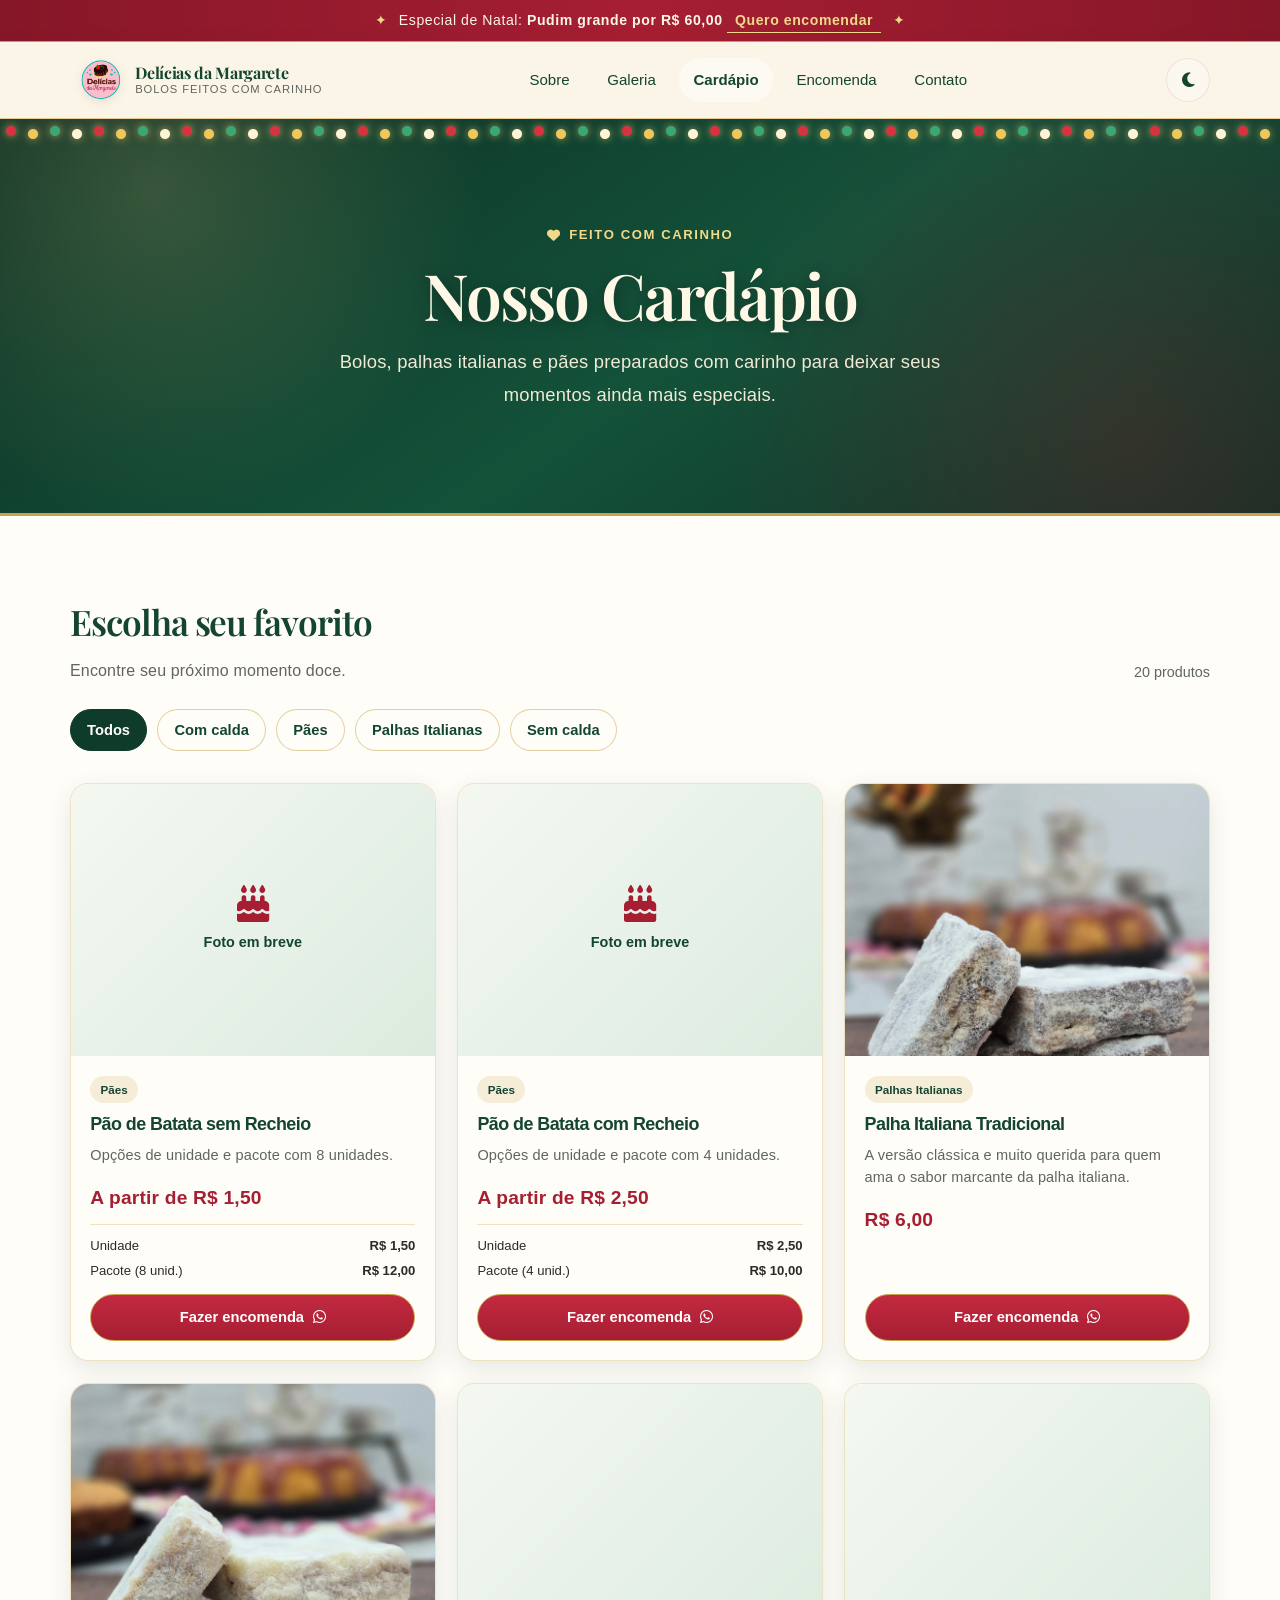
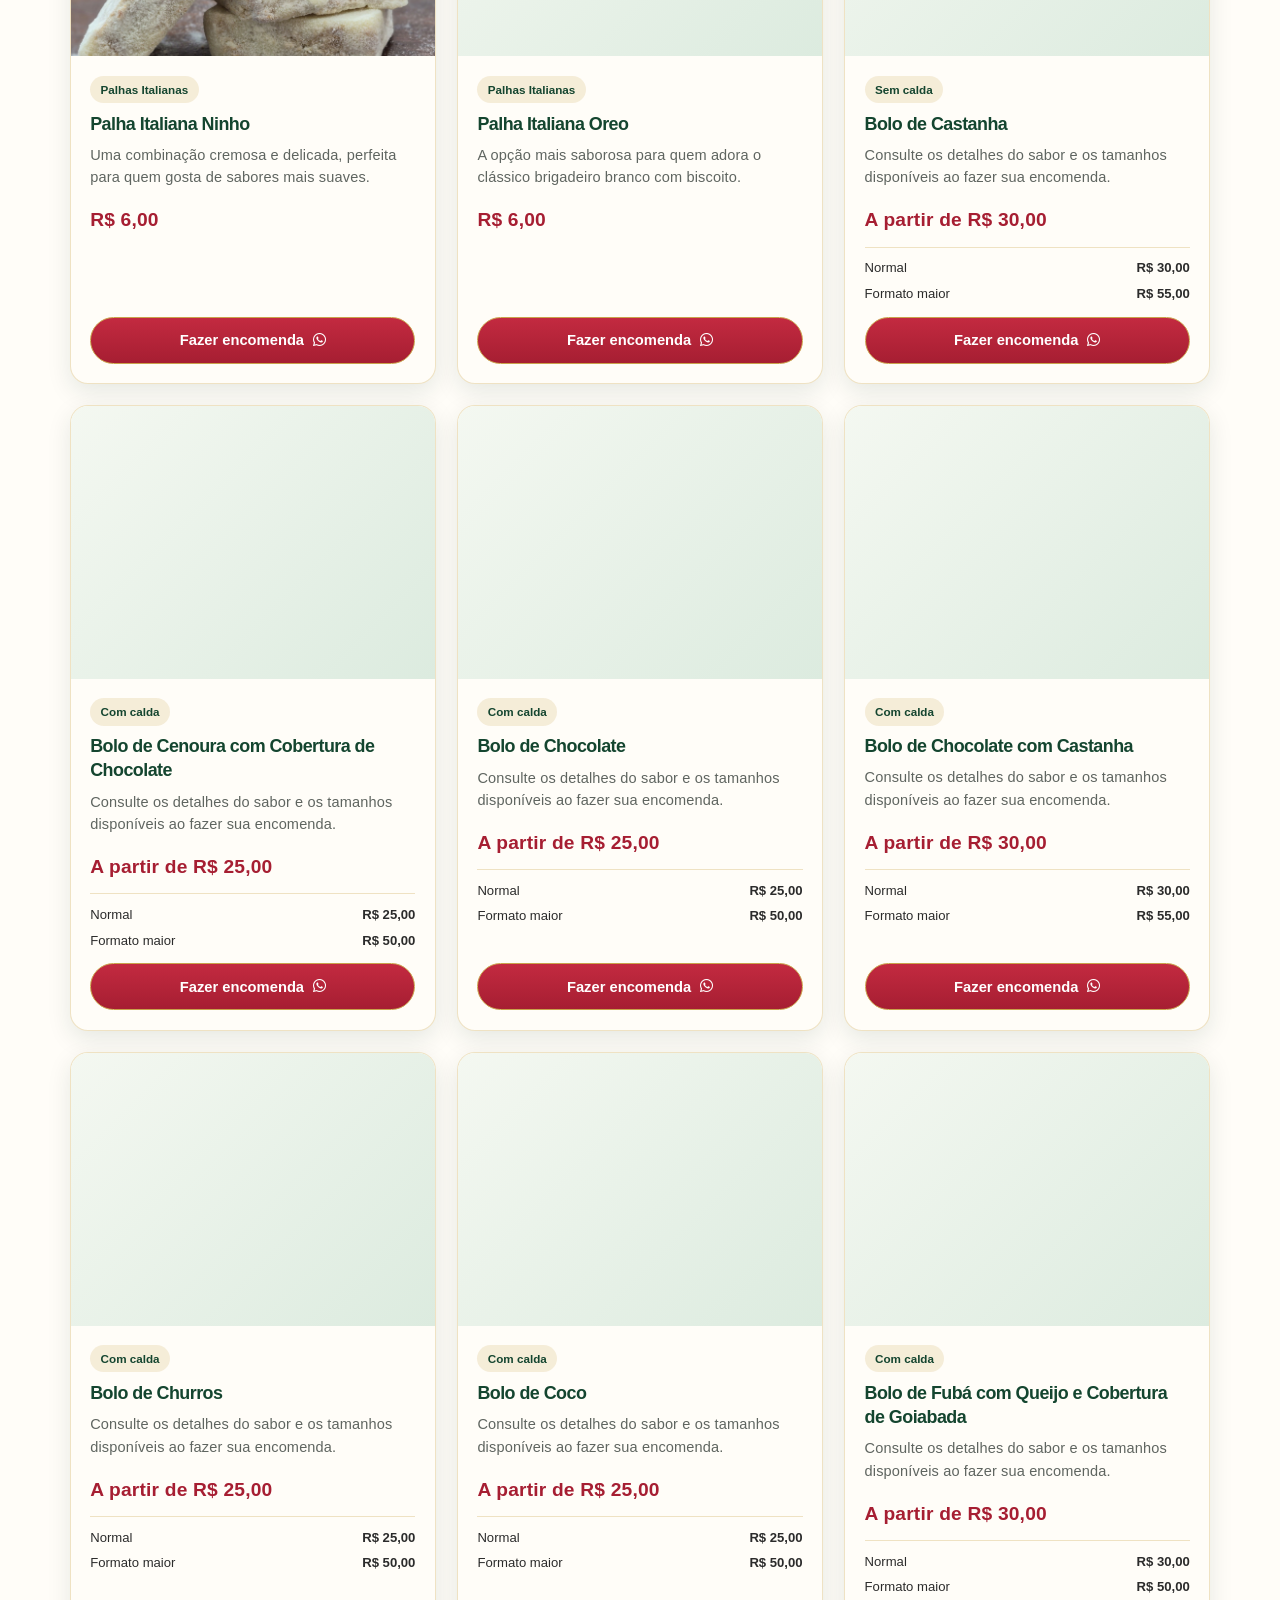
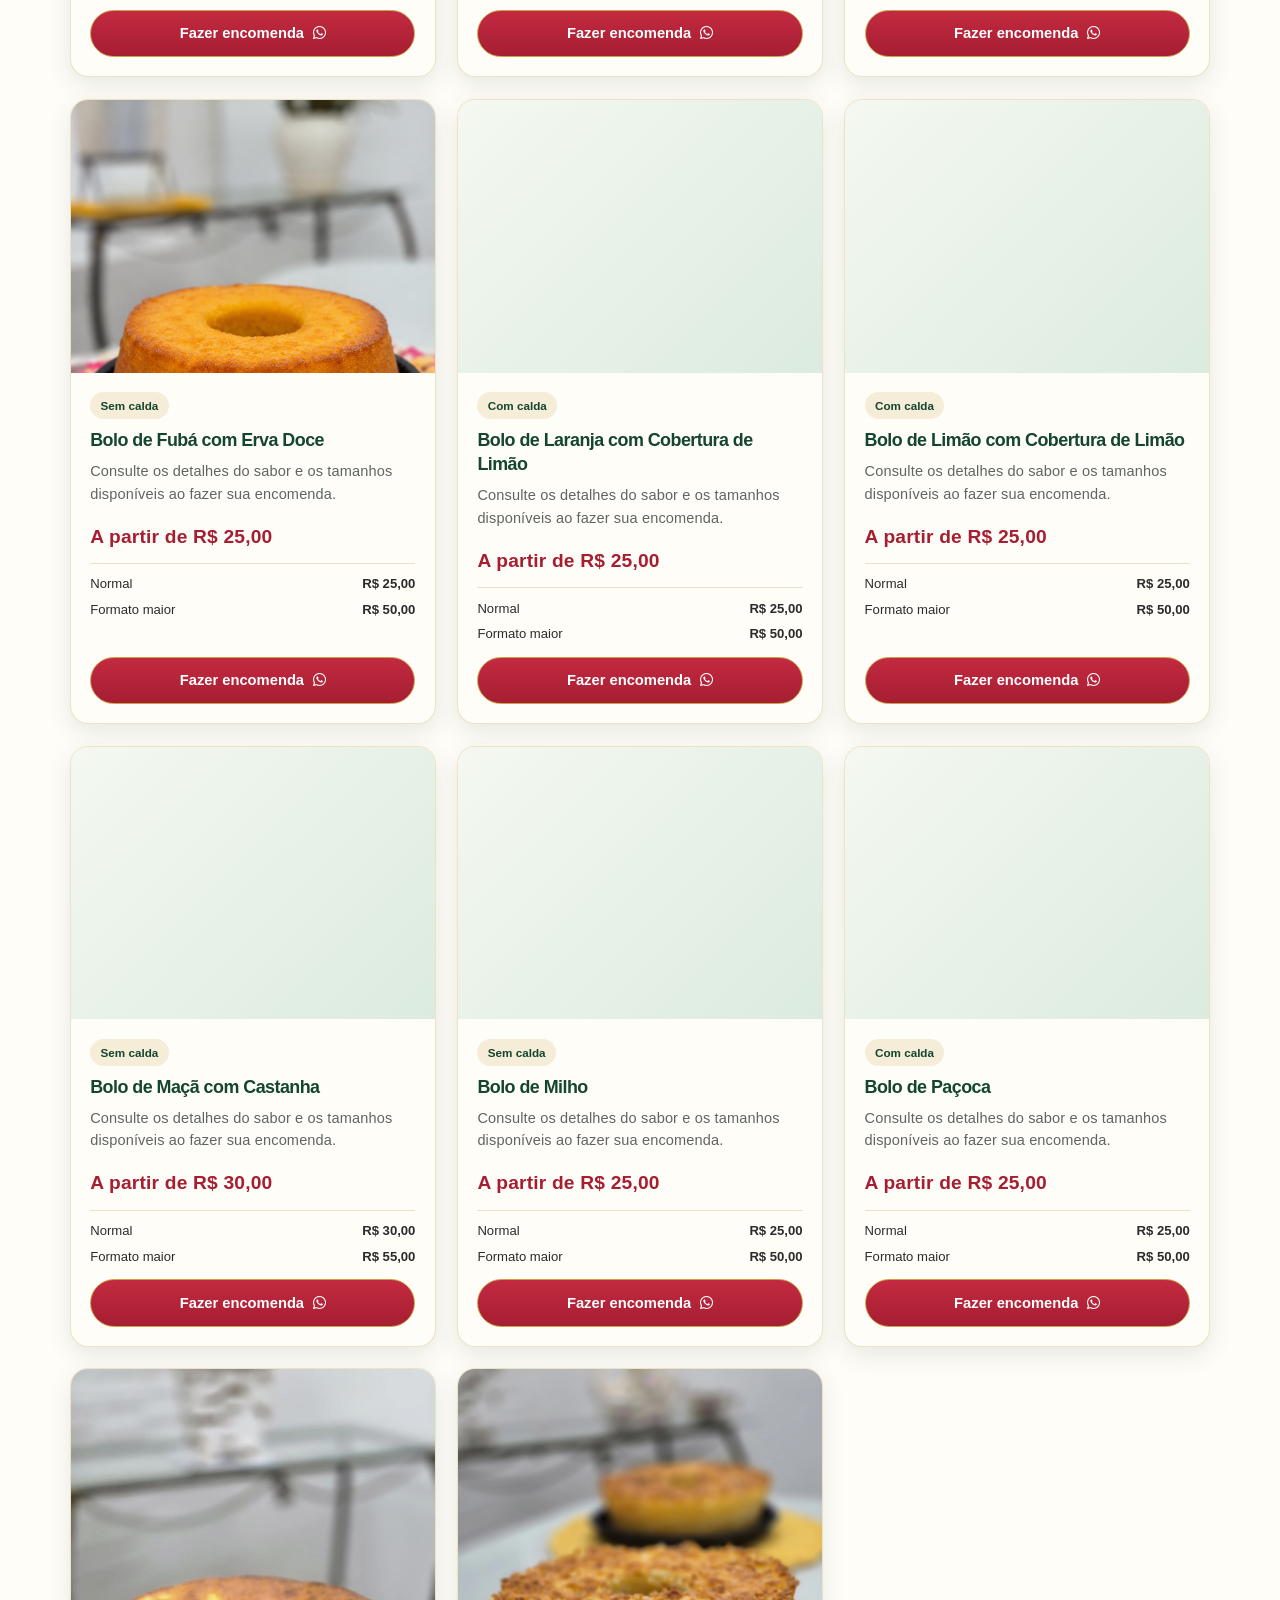
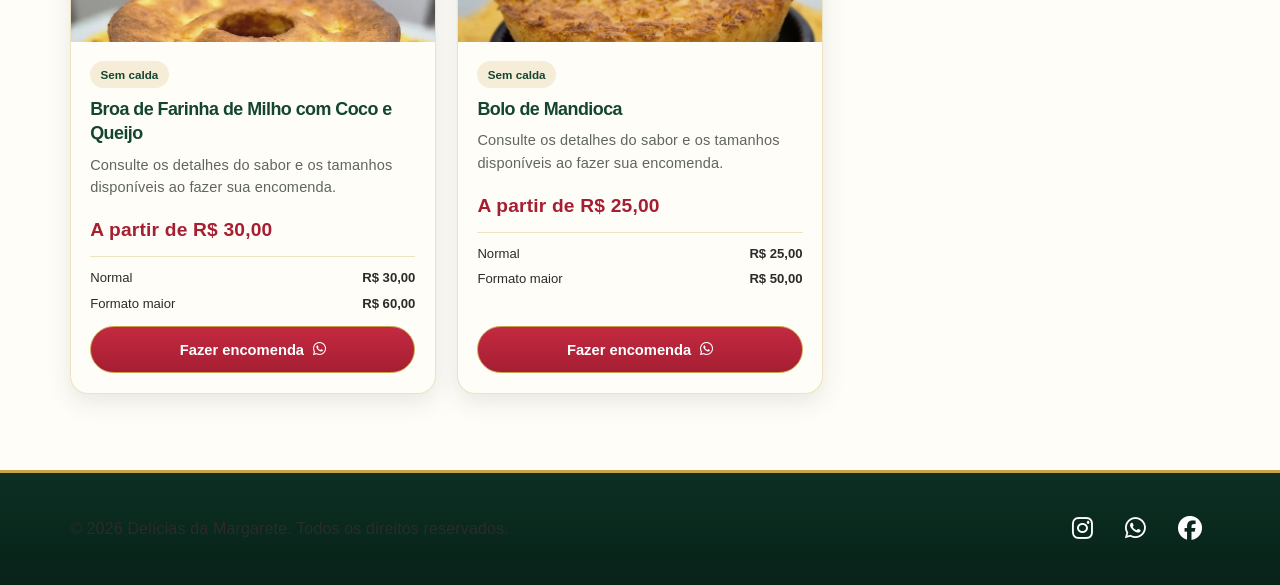
==== commit 744c38a5: "Atualização de Natal" ====
--- a/cardapio.html
+++ b/cardapio.html
@@ -12,10 +12,21 @@
     <link rel="stylesheet" href="css/style.css?v=20261031-5">
     <link rel="stylesheet" href="css/style-mobile-fixes.css?v=20261031-5">
     <link rel="stylesheet" href="css/cardapio.css?v=20261031-1">
+    <link rel="preconnect" href="https://fonts.googleapis.com">
+    <link rel="preconnect" href="https://fonts.gstatic.com" crossorigin>
+    <link rel="stylesheet" href="https://fonts.googleapis.com/css2?family=Cormorant+Garamond:ital,wght@0,500;0,600;1,500&family=Playfair+Display:ital,wght@0,500;0,600;0,700;1,500&display=swap">
+    <link rel="stylesheet" href="css/natal.css?v=20261110-2">
     <link rel="stylesheet" href="https://cdnjs.cloudflare.com/ajax/libs/font-awesome/6.4.0/css/all.min.css">
 </head>
 
-<body>
+<body class="tema-natal">
+    <div class="natal-faixa" role="note">
+        <span class="orn" aria-hidden="true">✦</span>
+        Especial de Natal: <strong>Pudim grande por R$&nbsp;60,00</strong>
+        <a href="index.html#pudim-natal">Quero encomendar</a>
+        <span class="orn" aria-hidden="true">✦</span>
+    </div>
+
     <header class="header">
         <div class="container header-row">
             <a class="header-brand" href="index.html#inicio" aria-label="Delícias da Margarete - início">
--- a/css/natal.css
+++ b/css/natal.css
@@ -0,0 +1,722 @@
+/* =========================================================
+   TEMA DE NATAL — Delícias da Margarete
+   Carregado DEPOIS de style.css e style-mobile-fixes.css.
+   Para desligar o tema: remova a classe "tema-natal" do <body>.
+   ========================================================= */
+
+body.tema-natal {
+    --natal-verde: #0f3b2a;
+    --natal-verde-2: #1c5a41;
+    --natal-verde-3: #2f7a58;
+    --natal-vermelho: #a61e32;
+    --natal-vermelho-2: #861728;
+    --natal-ouro: #c9a24b;
+    --natal-ouro-claro: #f0d98a;
+    --natal-creme: #fbf5e6;
+    --fonte-natal: 'Playfair Display', Georgia, 'Times New Roman', serif;
+    --fonte-script: 'Cormorant Garamond', Georgia, 'Times New Roman', serif;
+}
+
+/* Paleta (modo claro) — verde pinheiro, vermelho e creme */
+body.tema-natal:not(.dark-mode) {
+    --cor-principal: #dcebdf;
+    --cor-secundaria: #bcd6c3;
+    --cor-escura: #14452f;
+    --cor-clara: #f4f8f1;
+    --cor-destaque: #a61e32;
+    --cor-bg: #fffdf8;
+    --cor-bg-secundaria: #f7f3ea;
+    --cor-texto: #2b2b2b;
+    --cor-texto-claro: #5f6560;
+}
+
+/* Paleta (modo escuro) — verde profundo com dourado */
+body.tema-natal.dark-mode {
+    --cor-principal: #17382a;
+    --cor-secundaria: #112a1f;
+    --cor-escura: #e7cd85;
+    --cor-clara: #14231b;
+    --cor-destaque: #d8465a;
+    --cor-bg: #0e1511;
+    --cor-bg-secundaria: #16211a;
+}
+
+/* Títulos de seção com a serifa elegante */
+.tema-natal .sobre h2,
+.tema-natal .galeria h2,
+.tema-natal .cardapio h2,
+.tema-natal .palha-italiana h2,
+.tema-natal .encomenda h2,
+.tema-natal .avaliacoes h2,
+.tema-natal .contato h2 {
+    font-family: var(--fonte-natal);
+    font-weight: 600;
+    letter-spacing: -0.01em;
+}
+
+/* Títulos que o modo escuro original pintava de rosa */
+body.tema-natal.dark-mode .galeria-completa h3,
+body.tema-natal.dark-mode .galeria-grid-item h4,
+body.tema-natal.dark-mode .localizacao-container h3,
+body.tema-natal.dark-mode .encomenda h2,
+body.tema-natal.dark-mode .encomenda-form h3,
+body.tema-natal.dark-mode .resumo-pedido h3,
+body.tema-natal.dark-mode .total-pedido,
+body.tema-natal.dark-mode .avaliacoes h2,
+body.tema-natal.dark-mode .avaliacao-form h3,
+body.tema-natal.dark-mode .avaliacoes-lista h3,
+body.tema-natal.dark-mode .avaliacao-nome {
+    color: var(--natal-ouro-claro);
+}
+
+body.tema-natal.dark-mode .encomenda {
+    background: linear-gradient(135deg, #0e1511 0%, #16211a 100%);
+}
+
+/* Botões */
+.tema-natal .btn-primary:hover {
+    background-color: var(--natal-vermelho-2);
+    box-shadow: 0 6px 18px rgba(166, 30, 50, 0.35);
+}
+
+body.tema-natal.dark-mode .btn-primary:hover {
+    background-color: #e85a6e;
+    box-shadow: 0 6px 20px rgba(216, 70, 90, 0.45);
+}
+
+/* ---------- Faixa de aviso no topo ---------- */
+.natal-faixa {
+    background: linear-gradient(90deg, var(--natal-vermelho-2), var(--natal-vermelho), var(--natal-vermelho-2));
+    color: var(--natal-creme);
+    text-align: center;
+    padding: 0.55rem 1rem;
+    font-size: 0.88rem;
+    letter-spacing: 0.04em;
+    border-bottom: 1px solid var(--natal-ouro);
+}
+
+.natal-faixa a {
+    color: var(--natal-ouro-claro);
+    font-weight: 700;
+    text-decoration: none;
+    border-bottom: 1px solid currentColor;
+    white-space: nowrap;
+}
+
+.natal-faixa a:hover {
+    color: #fff;
+}
+
+.natal-faixa .orn {
+    color: var(--natal-ouro-claro);
+    margin: 0 0.45rem;
+}
+
+/* ---------- Cabeçalho com pisca-pisca ---------- */
+body.tema-natal:not(.dark-mode) .header {
+    background: rgba(251, 245, 230, 0.94);
+    border-bottom: 1px solid rgba(201, 162, 75, 0.5);
+}
+
+body.tema-natal.dark-mode .header {
+    background: rgba(14, 21, 17, 0.92);
+    border-bottom: 1px solid rgba(231, 205, 133, 0.28);
+}
+
+.tema-natal .header-brand-copy strong {
+    font-family: var(--fonte-natal);
+    font-weight: 700;
+}
+
+.tema-natal .nav a:hover {
+    background-color: rgba(201, 162, 75, 0.2);
+}
+
+.tema-natal .nav a.nav-natal {
+    background: var(--natal-vermelho);
+    color: #fff;
+    font-weight: 600;
+}
+
+.tema-natal .nav a.nav-natal:hover {
+    background: var(--natal-vermelho-2);
+    color: #fff;
+}
+
+.tema-natal .header::after {
+    content: '';
+    position: absolute;
+    left: 0;
+    right: 0;
+    top: 100%;
+    height: 24px;
+    pointer-events: none;
+    background:
+        radial-gradient(circle at 11px 13px, #d8313f 0 4.5px, transparent 5.5px),
+        radial-gradient(circle at 33px 16px, #f0c75a 0 4.5px, transparent 5.5px),
+        radial-gradient(circle at 55px 13px, #3aa874 0 4.5px, transparent 5.5px),
+        radial-gradient(circle at 77px 16px, #fff4d6 0 4.5px, transparent 5.5px);
+    background-size: 88px 24px;
+    background-repeat: repeat-x;
+    filter: drop-shadow(0 0 4px rgba(255, 220, 120, 0.65));
+    animation: natalPisca 2.6s ease-in-out infinite;
+    z-index: -1;
+}
+
+@keyframes natalPisca {
+    0%, 100% { opacity: 1; }
+    50% { opacity: 0.6; }
+}
+
+/* ---------- Hero ---------- */
+.tema-natal .hero {
+    background:
+        radial-gradient(ellipse at 18% 12%, rgba(240, 217, 138, 0.22), transparent 46%),
+        radial-gradient(ellipse at 88% 92%, rgba(166, 30, 50, 0.3), transparent 52%),
+        linear-gradient(150deg, #0c3023 0%, #14523a 55%, #0c3023 100%);
+    color: var(--natal-creme);
+    border-bottom: 3px solid var(--natal-ouro);
+    padding-top: calc(clamp(3rem, 7vw, 10rem) + 12px);
+}
+
+.tema-natal .hero::before {
+    background: radial-gradient(circle, rgba(240, 217, 138, 0.2) 0%, rgba(240, 217, 138, 0) 70%);
+}
+
+.tema-natal .hero::after {
+    background: radial-gradient(circle, rgba(255, 255, 255, 0.1) 0%, rgba(255, 255, 255, 0) 70%);
+}
+
+.tema-natal .hero h2 {
+    font-family: var(--fonte-natal);
+    font-weight: 600;
+    color: #fff8e6;
+    text-shadow: 0 2px 16px rgba(0, 0, 0, 0.35);
+}
+
+.tema-natal .hero p {
+    color: #f1ead6;
+}
+
+.tema-natal .hero-character {
+    filter: drop-shadow(0 16px 24px rgba(0, 0, 0, 0.38));
+}
+
+.hero-selo {
+    display: inline-block;
+    margin-bottom: 0.8rem;
+    padding: 0.25rem 0.9rem;
+    border: 1px solid var(--natal-ouro);
+    border-radius: 999px;
+    color: var(--natal-ouro-claro);
+    font-family: var(--fonte-script);
+    font-size: clamp(0.78rem, 1.8vw, 1.05rem);
+    font-weight: 600;
+    letter-spacing: 0.18em;
+    text-transform: uppercase;
+    background: rgba(0, 0, 0, 0.18);
+}
+
+.hero-acoes {
+    display: flex;
+    flex-wrap: wrap;
+    gap: 0.6rem;
+    margin-top: clamp(0.8rem, 2vw, 1.6rem);
+}
+
+.btn-natal,
+.btn-natal-outline {
+    display: inline-flex;
+    align-items: center;
+    justify-content: center;
+    gap: 0.45rem;
+    min-height: 44px;
+    padding: 0.6rem 1.4rem;
+    border-radius: 999px;
+    font-size: clamp(0.82rem, 1.8vw, 1rem);
+    font-weight: 700;
+    text-decoration: none;
+    cursor: pointer;
+    transition: transform 0.25s ease, box-shadow 0.25s ease, background-color 0.25s ease;
+}
+
+.btn-natal {
+    background: linear-gradient(180deg, #c32a40, var(--natal-vermelho));
+    color: #fff;
+    border: 1px solid var(--natal-ouro);
+    box-shadow: 0 6px 18px rgba(166, 30, 50, 0.35);
+}
+
+.btn-natal:hover {
+    transform: translateY(-2px);
+    box-shadow: 0 10px 24px rgba(166, 30, 50, 0.45);
+}
+
+.btn-natal-outline {
+    background: transparent;
+    color: var(--natal-ouro-claro);
+    border: 1px solid var(--natal-ouro);
+}
+
+.btn-natal-outline:hover {
+    background: rgba(240, 217, 138, 0.14);
+    transform: translateY(-2px);
+}
+
+/* Neve */
+.natal-neve {
+    position: absolute;
+    inset: 0;
+    pointer-events: none;
+    overflow: hidden;
+    z-index: 1;
+}
+
+.natal-floco {
+    position: absolute;
+    top: -12px;
+    border-radius: 50%;
+    background: #fff;
+    opacity: 0.85;
+    filter: blur(0.4px);
+    animation: natalCair linear infinite;
+}
+
+@keyframes natalCair {
+    0% { transform: translate3d(0, -10px, 0); }
+    50% { transform: translate3d(var(--deriva, 18px), 50vh, 0); }
+    100% { transform: translate3d(calc(var(--deriva, 18px) * -0.6), 105vh, 0); }
+}
+
+/* ---------- Seção do pudim ---------- */
+.pudim-natal {
+    position: relative;
+    padding: clamp(3rem, 7vw, 5.5rem) 20px;
+    background:
+        radial-gradient(ellipse at 50% 0%, rgba(201, 162, 75, 0.14), transparent 60%),
+        var(--natal-creme);
+    overflow: hidden;
+}
+
+body.tema-natal.dark-mode .pudim-natal {
+    background:
+        radial-gradient(ellipse at 50% 0%, rgba(231, 205, 133, 0.1), transparent 60%),
+        #101a14;
+}
+
+.pudim-cartao {
+    position: relative;
+    display: grid;
+    grid-template-columns: minmax(0, 1fr) minmax(0, 1.1fr);
+    align-items: center;
+    gap: clamp(1.5rem, 4vw, 3.5rem);
+    max-width: 1040px;
+    margin: 0 auto;
+    padding: clamp(1.6rem, 4vw, 3.2rem);
+    background: linear-gradient(155deg, #12432f 0%, #0c3023 100%);
+    color: var(--natal-creme);
+    border: 1px solid var(--natal-ouro);
+    border-radius: 28px;
+    box-shadow: 0 24px 60px rgba(15, 59, 42, 0.3);
+}
+
+/* moldura dupla dourada */
+.pudim-cartao::before {
+    content: '';
+    position: absolute;
+    inset: 9px;
+    border: 1px solid rgba(240, 217, 138, 0.45);
+    border-radius: 21px;
+    pointer-events: none;
+}
+
+.pudim-arte {
+    position: relative;
+    display: grid;
+    place-items: center;
+    aspect-ratio: 400 / 340;
+    border-radius: 20px;
+    background: radial-gradient(circle at 50% 45%, rgba(240, 217, 138, 0.2), rgba(0, 0, 0, 0) 68%);
+}
+
+.pudim-arte .pudim-svg,
+.pudim-arte .pudim-foto {
+    width: 100%;
+    height: 100%;
+    object-fit: cover;
+    border-radius: 20px;
+}
+
+.pudim-arte .pudim-foto {
+    position: absolute;
+    inset: 0;
+}
+
+.faisca {
+    transform-box: fill-box;
+    transform-origin: center;
+    animation: natalFaisca 3s ease-in-out infinite;
+}
+
+.faisca.f2 { animation-delay: 0.9s; }
+.faisca.f3 { animation-delay: 1.8s; }
+
+@keyframes natalFaisca {
+    0%, 100% { opacity: 0.35; transform: scale(0.8); }
+    50% { opacity: 1; transform: scale(1.15); }
+}
+
+.pudim-selo {
+    position: absolute;
+    top: -6px;
+    left: -6px;
+    z-index: 2;
+    padding: 0.4rem 0.95rem;
+    background: var(--natal-vermelho);
+    color: #fff;
+    border: 1px solid var(--natal-ouro);
+    border-radius: 999px;
+    font-size: 0.72rem;
+    font-weight: 700;
+    letter-spacing: 0.14em;
+    text-transform: uppercase;
+    transform: rotate(-6deg);
+    box-shadow: 0 6px 14px rgba(0, 0, 0, 0.3);
+}
+
+.pudim-texto {
+    position: relative;
+    z-index: 1;
+}
+
+.pudim-eyebrow {
+    display: block;
+    margin-bottom: 0.4rem;
+    color: var(--natal-ouro-claro);
+    font-family: var(--fonte-script);
+    font-size: 1.15rem;
+    font-weight: 600;
+    letter-spacing: 0.22em;
+    text-transform: uppercase;
+}
+
+.pudim-texto h2 {
+    margin-bottom: 0.9rem;
+    color: #fff8e6;
+    font-family: var(--fonte-natal);
+    font-size: clamp(2rem, 5vw, 3.2rem);
+    font-weight: 600;
+    line-height: 1.1;
+    letter-spacing: -0.01em;
+}
+
+.pudim-texto h2 em {
+    display: block;
+    color: var(--natal-ouro-claro);
+    font-style: italic;
+    font-weight: 500;
+}
+
+.pudim-texto > p {
+    max-width: 46ch;
+    color: #eae3cf;
+    font-size: 1.04rem;
+}
+
+.pudim-chips {
+    display: flex;
+    flex-wrap: wrap;
+    gap: 0.5rem;
+    margin: 1.2rem 0 1.4rem;
+    padding: 0;
+    list-style: none;
+}
+
+.pudim-chips li {
+    padding: 0.3rem 0.85rem;
+    border: 1px solid rgba(240, 217, 138, 0.55);
+    border-radius: 999px;
+    color: var(--natal-ouro-claro);
+    font-size: 0.85rem;
+}
+
+.pudim-preco-linha {
+    display: flex;
+    align-items: baseline;
+    flex-wrap: wrap;
+    gap: 0.35rem 0.9rem;
+    margin-bottom: 1.4rem;
+}
+
+.pudim-preco {
+    color: #fff;
+    font-family: var(--fonte-natal);
+    font-size: clamp(2.8rem, 8vw, 4.2rem);
+    font-weight: 700;
+    line-height: 1;
+}
+
+.pudim-preco small {
+    font-size: 0.42em;
+    font-weight: 600;
+    opacity: 0.85;
+}
+
+.pudim-preco-rotulo {
+    color: var(--natal-ouro-claro);
+    font-family: var(--fonte-script);
+    font-size: 1.25rem;
+    font-style: italic;
+}
+
+.pudim-acoes {
+    display: flex;
+    flex-wrap: wrap;
+    gap: 0.7rem;
+}
+
+.pudim-aviso {
+    min-height: 1.3em;
+    margin-top: 0.8rem;
+    color: var(--natal-ouro-claro);
+    font-size: 0.9rem;
+}
+
+/* divisor ornamental */
+.natal-divisor {
+    display: flex;
+    align-items: center;
+    justify-content: center;
+    gap: 0.8rem;
+    margin: 0 auto 1.6rem;
+    max-width: 320px;
+    color: var(--natal-ouro);
+}
+
+.natal-divisor::before,
+.natal-divisor::after {
+    content: '';
+    flex: 1;
+    height: 1px;
+    background: linear-gradient(90deg, transparent, var(--natal-ouro));
+}
+
+.natal-divisor::after {
+    transform: scaleX(-1);
+}
+
+/* item do pudim na lista de encomenda */
+.tema-natal .bolo-item[data-categoria="natal"] {
+    border-color: var(--natal-ouro);
+    background: linear-gradient(135deg, rgba(201, 162, 75, 0.14), rgba(166, 30, 50, 0.06));
+}
+
+.tema-natal .bolo-item[data-categoria="natal"] .bolo-nome::before {
+    content: '🎄 ';
+}
+
+/* aba "Natal" */
+.tema-natal .aba-btn.aba-natal {
+    border-color: var(--natal-vermelho);
+    color: var(--natal-vermelho);
+}
+
+.tema-natal .aba-btn.aba-natal.aba-ativo {
+    background: var(--natal-vermelho);
+    color: #fff;
+}
+
+body.tema-natal.dark-mode .aba-btn.aba-natal {
+    border-color: #e85a6e;
+    color: #f08a98;
+}
+
+body.tema-natal.dark-mode .aba-btn.aba-natal.aba-ativo {
+    background: #c32a40;
+    color: #fff;
+}
+
+/* ---------- Rodapé ---------- */
+.tema-natal .footer {
+    background: linear-gradient(180deg, #0c3023, #082218);
+    color: var(--natal-creme);
+    border-top: 3px solid var(--natal-ouro);
+}
+
+body.tema-natal.dark-mode .footer {
+    background: #07120d;
+}
+
+/* ---------- Cardápio ---------- */
+.tema-natal .menu-intro {
+    border-bottom: 3px solid var(--natal-ouro);
+    background:
+        radial-gradient(circle at 12% 18%, rgba(240, 217, 138, 0.18), transparent 28%),
+        radial-gradient(circle at 88% 82%, rgba(166, 30, 50, 0.24), transparent 35%),
+        linear-gradient(145deg, #0c3023, #14523a 55%, #0c3023);
+}
+
+.tema-natal .menu-intro h1 {
+    color: #fff8e6;
+    font-family: var(--fonte-natal);
+    font-weight: 600;
+    text-shadow: 0 2px 16px rgba(0, 0, 0, 0.35);
+}
+
+.tema-natal .menu-intro p {
+    color: #f1ead6;
+}
+
+.tema-natal .menu-eyebrow {
+    color: var(--natal-ouro-claro);
+}
+
+.tema-natal .menu-section-heading h2 {
+    font-family: var(--fonte-natal);
+    font-weight: 600;
+}
+
+.tema-natal .menu-filter {
+    border-color: rgba(201, 162, 75, 0.5);
+}
+
+.tema-natal .menu-filter:hover {
+    border-color: var(--natal-vermelho);
+}
+
+.tema-natal .menu-filter.is-active {
+    border-color: var(--natal-verde);
+    background: var(--natal-verde);
+}
+
+.tema-natal .product-card {
+    border-color: rgba(201, 162, 75, 0.3);
+    box-shadow: 0 8px 24px rgba(12, 48, 35, 0.1);
+}
+
+.tema-natal .product-card:hover {
+    border-color: var(--natal-ouro);
+    box-shadow: 0 14px 30px rgba(12, 48, 35, 0.18);
+}
+
+.tema-natal .product-category {
+    background: rgba(201, 162, 75, 0.18);
+}
+
+.tema-natal .product-price {
+    color: var(--natal-vermelho);
+}
+
+.tema-natal .product-options {
+    border-color: rgba(201, 162, 75, 0.3);
+}
+
+.tema-natal .product-order {
+    border-color: var(--natal-ouro);
+    background: linear-gradient(180deg, #c32a40, var(--natal-vermelho));
+}
+
+.tema-natal .product-order:hover {
+    background: var(--natal-vermelho-2);
+    box-shadow: 0 6px 14px rgba(166, 30, 50, 0.25);
+}
+
+.tema-natal .menu-status {
+    border-color: rgba(201, 162, 75, 0.6);
+}
+
+body.tema-natal.dark-mode .menu-intro {
+    background:
+        radial-gradient(circle at 12% 18%, rgba(240, 217, 138, 0.12), transparent 28%),
+        radial-gradient(circle at 88% 82%, rgba(166, 30, 50, 0.2), transparent 35%),
+        linear-gradient(145deg, #07120d, #103b2a 55%, #07120d);
+}
+
+body.tema-natal.dark-mode .product-card {
+    border-color: rgba(231, 205, 133, 0.25);
+    background: var(--cor-bg-secundaria);
+}
+
+body.tema-natal.dark-mode .product-category {
+    background: rgba(231, 205, 133, 0.14);
+}
+
+body.tema-natal.dark-mode .product-price {
+    color: #f08a98;
+}
+
+body.tema-natal.dark-mode .product-options {
+    border-color: rgba(231, 205, 133, 0.22);
+}
+
+.footer-natal {
+    margin-bottom: 0.4rem;
+    color: var(--natal-ouro-claro);
+    font-family: var(--fonte-script);
+    font-size: 1.35rem;
+    font-style: italic;
+    letter-spacing: 0.04em;
+}
+
+/* ---------- Responsivo ---------- */
+@media (max-width: 800px) {
+    .pudim-cartao {
+        grid-template-columns: 1fr;
+        text-align: center;
+    }
+
+    .pudim-arte {
+        max-width: 420px;
+        margin: 0 auto;
+    }
+
+    .pudim-texto > p {
+        margin-left: auto;
+        margin-right: auto;
+    }
+
+    .pudim-chips,
+    .pudim-preco-linha,
+    .pudim-acoes {
+        justify-content: center;
+    }
+
+    .pudim-selo {
+        left: 4px;
+    }
+}
+
+@media (max-width: 600px) {
+    .natal-faixa {
+        font-size: 0.78rem;
+        padding: 0.5rem 0.75rem;
+    }
+
+    .hero-acoes {
+        gap: 0.4rem;
+    }
+
+    .hero-acoes .btn-natal,
+    .hero-acoes .btn-natal-outline {
+        padding: 0.45rem 0.9rem;
+        min-height: 38px;
+        font-size: 0.78rem;
+    }
+
+    .pudim-acoes .btn-natal,
+    .pudim-acoes .btn-natal-outline {
+        flex: 1 1 100%;
+    }
+}
+
+@media (prefers-reduced-motion: reduce) {
+    .tema-natal .header::after,
+    .faisca,
+    .natal-floco {
+        animation: none;
+    }
+
+    .natal-neve {
+        display: none;
+    }
+}
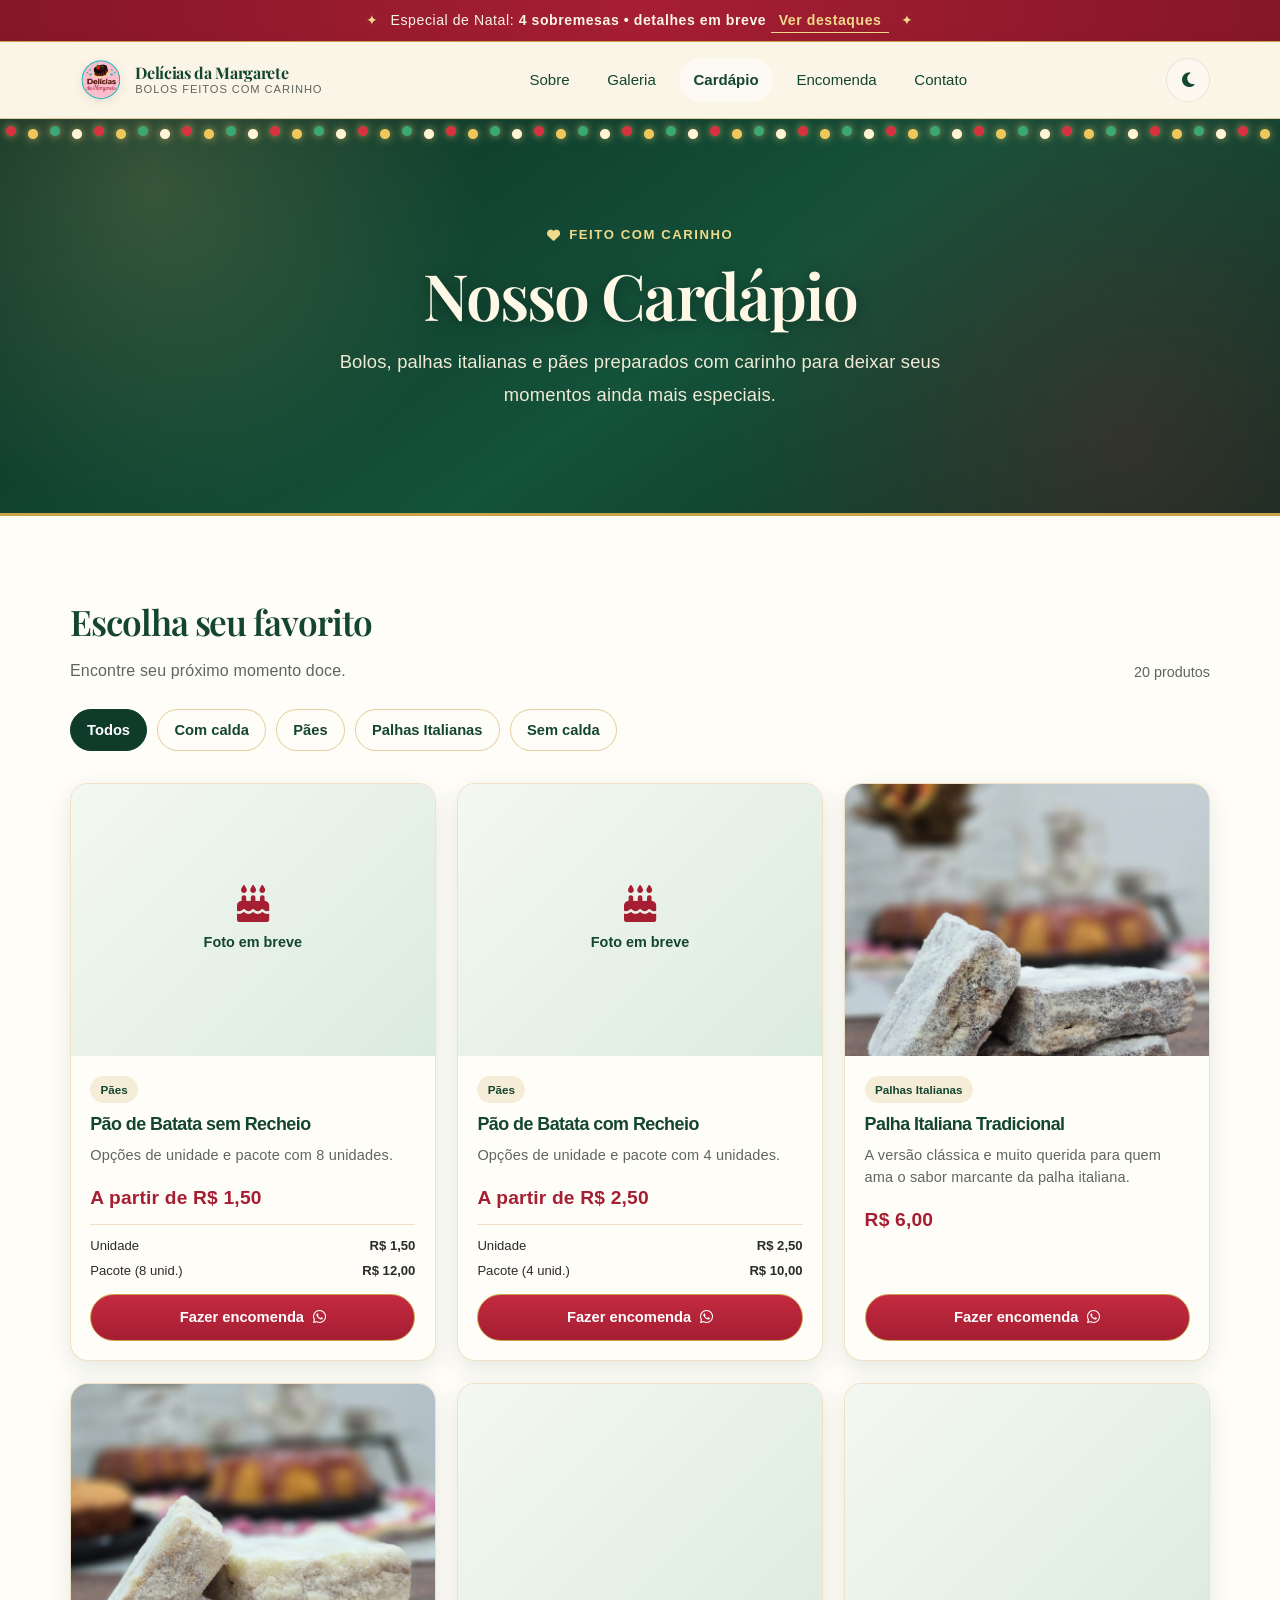
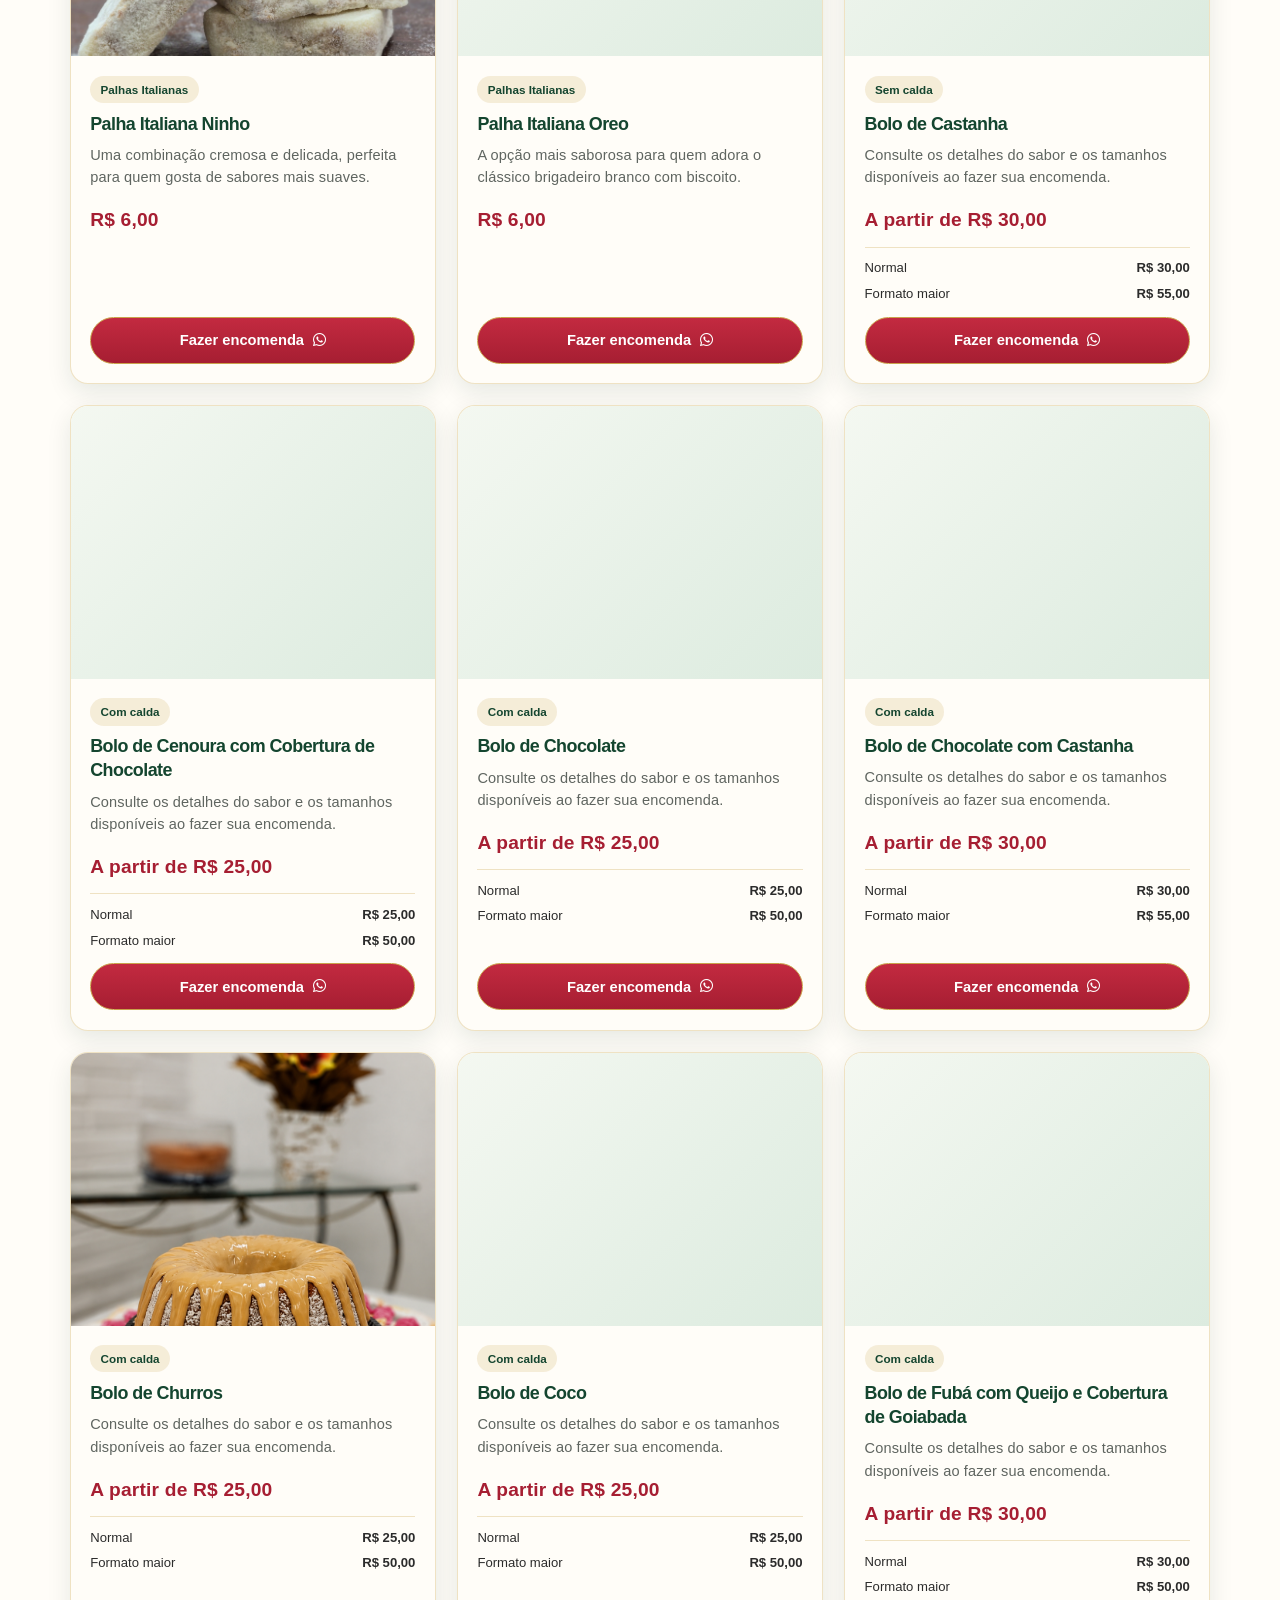
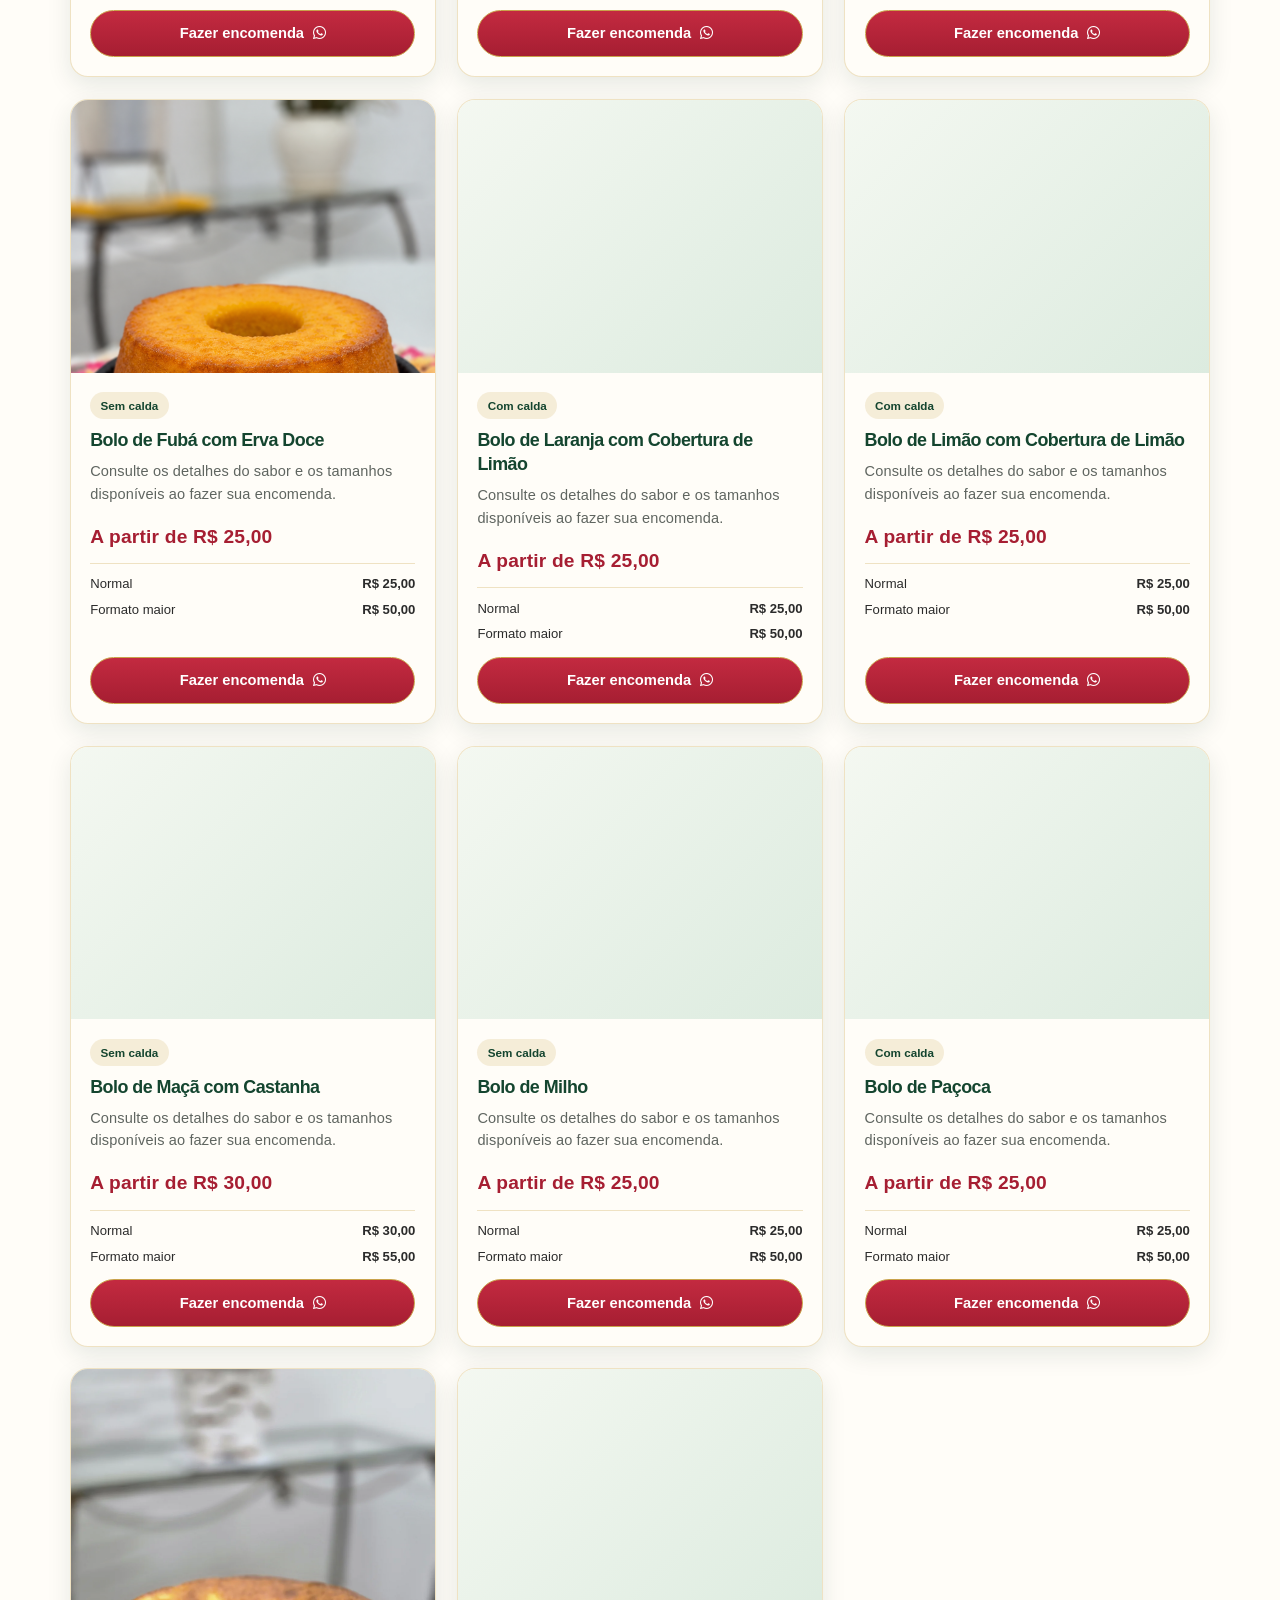
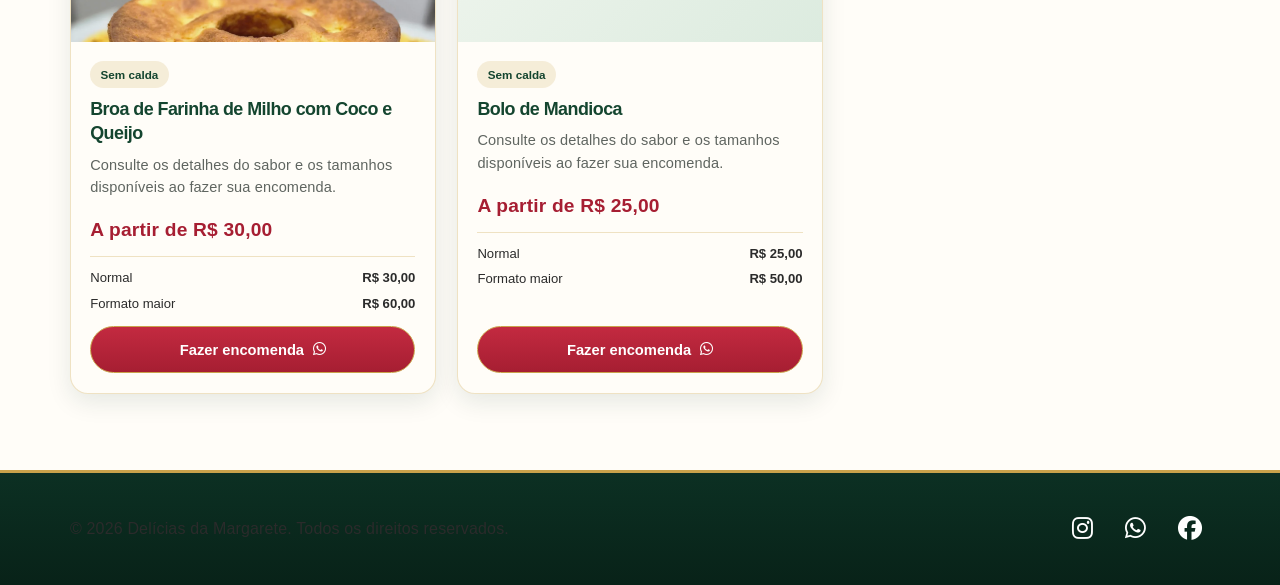
==== commit a70a50ed: "feat: update Christmas menu details and enhance layout for better user experience" ====
--- a/cardapio.html
+++ b/cardapio.html
@@ -15,15 +15,15 @@
     <link rel="preconnect" href="https://fonts.googleapis.com">
     <link rel="preconnect" href="https://fonts.gstatic.com" crossorigin>
     <link rel="stylesheet" href="https://fonts.googleapis.com/css2?family=Cormorant+Garamond:ital,wght@0,500;0,600;1,500&family=Playfair+Display:ital,wght@0,500;0,600;0,700;1,500&display=swap">
-    <link rel="stylesheet" href="css/natal.css?v=20261110-2">
+    <link rel="stylesheet" href="css/natal.css?v=20261111-1">
     <link rel="stylesheet" href="https://cdnjs.cloudflare.com/ajax/libs/font-awesome/6.4.0/css/all.min.css">
 </head>
 
 <body class="tema-natal">
     <div class="natal-faixa" role="note">
         <span class="orn" aria-hidden="true">✦</span>
-        Especial de Natal: <strong>Pudim grande por R$&nbsp;60,00</strong>
-        <a href="index.html#pudim-natal">Quero encomendar</a>
+        Especial de Natal: <strong>4 sobremesas • detalhes em breve</strong>
+        <a href="index.html#pudim-natal">Ver destaques</a>
         <span class="orn" aria-hidden="true">✦</span>
     </div>
 
--- a/css/natal.css
+++ b/css/natal.css
@@ -423,63 +423,92 @@
     font-size: 1.04rem;
 }
 
-.pudim-chips {
+.natal-detalhe {
     display: flex;
     flex-wrap: wrap;
-    gap: 0.5rem;
-    margin: 1.2rem 0 1.4rem;
-    padding: 0;
-    list-style: none;
-}
-
-.pudim-chips li {
-    padding: 0.3rem 0.85rem;
-    border: 1px solid rgba(240, 217, 138, 0.55);
-    border-radius: 999px;
-    color: var(--natal-ouro-claro);
-    font-size: 0.85rem;
-}
-
-.pudim-preco-linha {
-    display: flex;
     align-items: baseline;
-    flex-wrap: wrap;
-    gap: 0.35rem 0.9rem;
-    margin-bottom: 1.4rem;
-}
-
-.pudim-preco {
-    color: #fff;
-    font-family: var(--fonte-natal);
-    font-size: clamp(2.8rem, 8vw, 4.2rem);
+    gap: 0.35rem 1rem;
+    margin-top: 1.5rem;
+}
+
+.natal-detalhe strong {
+    color: var(--natal-ouro-claro);
+    font-family: var(--fonte-natal);
+    font-size: 1.7rem;
+}
+
+.natal-detalhe span {
+    color: #eae3cf;
+}
+
+.natal-outras {
+    max-width: 1040px;
+    margin: clamp(2.5rem, 6vw, 4rem) auto 0;
+    text-align: center;
+}
+
+.natal-outras > h2 {
+    margin-bottom: 0.5rem;
+    color: var(--natal-verde);
+    font-family: var(--fonte-natal);
+    font-size: clamp(1.7rem, 4vw, 2.4rem);
+}
+
+.natal-outras > p {
+    margin-bottom: 1.5rem;
+    color: var(--cor-texto-claro);
+}
+
+.natal-outras-grid {
+    display: grid;
+    grid-template-columns: repeat(3, minmax(0, 1fr));
+    gap: 1rem;
+}
+
+.natal-outra-card {
+    padding: 1.5rem 1.25rem;
+    background: var(--cor-bg);
+    border: 1px solid rgba(201, 162, 75, 0.65);
+    border-radius: 18px;
+    box-shadow: 0 12px 30px rgba(15, 59, 42, 0.1);
+}
+
+.natal-outra-icone {
+    display: inline-grid;
+    width: 2.5rem;
+    height: 2.5rem;
+    margin-bottom: 0.65rem;
+    place-items: center;
+    color: var(--natal-vermelho);
+    background: rgba(201, 162, 75, 0.16);
+    border-radius: 50%;
+}
+
+.natal-outra-card h3 {
+    margin-bottom: 0.35rem;
+    color: var(--natal-verde);
+    font-family: var(--fonte-natal);
+    font-size: 1.2rem;
+}
+
+.natal-outra-card p {
+    margin-bottom: 0.5rem;
+    color: var(--natal-vermelho);
     font-weight: 700;
-    line-height: 1;
-}
-
-.pudim-preco small {
-    font-size: 0.42em;
-    font-weight: 600;
-    opacity: 0.85;
-}
-
-.pudim-preco-rotulo {
-    color: var(--natal-ouro-claro);
-    font-family: var(--fonte-script);
-    font-size: 1.25rem;
-    font-style: italic;
-}
-
-.pudim-acoes {
-    display: flex;
-    flex-wrap: wrap;
-    gap: 0.7rem;
-}
-
-.pudim-aviso {
-    min-height: 1.3em;
-    margin-top: 0.8rem;
-    color: var(--natal-ouro-claro);
+}
+
+.natal-outra-card > span:last-child {
+    color: var(--cor-texto-claro);
     font-size: 0.9rem;
+}
+
+body.tema-natal.dark-mode .natal-outras > h2,
+body.tema-natal.dark-mode .natal-outra-card h3 {
+    color: var(--natal-ouro-claro);
+}
+
+body.tema-natal.dark-mode .natal-outra-card {
+    background: #14231b;
 }
 
 /* divisor ornamental */
@@ -505,37 +534,6 @@
     transform: scaleX(-1);
 }
 
-/* item do pudim na lista de encomenda */
-.tema-natal .bolo-item[data-categoria="natal"] {
-    border-color: var(--natal-ouro);
-    background: linear-gradient(135deg, rgba(201, 162, 75, 0.14), rgba(166, 30, 50, 0.06));
-}
-
-.tema-natal .bolo-item[data-categoria="natal"] .bolo-nome::before {
-    content: '🎄 ';
-}
-
-/* aba "Natal" */
-.tema-natal .aba-btn.aba-natal {
-    border-color: var(--natal-vermelho);
-    color: var(--natal-vermelho);
-}
-
-.tema-natal .aba-btn.aba-natal.aba-ativo {
-    background: var(--natal-vermelho);
-    color: #fff;
-}
-
-body.tema-natal.dark-mode .aba-btn.aba-natal {
-    border-color: #e85a6e;
-    color: #f08a98;
-}
-
-body.tema-natal.dark-mode .aba-btn.aba-natal.aba-ativo {
-    background: #c32a40;
-    color: #fff;
-}
-
 /* ---------- Rodapé ---------- */
 .tema-natal .footer {
     background: linear-gradient(180deg, #0c3023, #082218);
@@ -675,10 +673,12 @@
         margin-right: auto;
     }
 
-    .pudim-chips,
-    .pudim-preco-linha,
-    .pudim-acoes {
+    .natal-detalhe {
         justify-content: center;
+    }
+
+    .natal-outras-grid {
+        grid-template-columns: repeat(2, minmax(0, 1fr));
     }
 
     .pudim-selo {
@@ -703,9 +703,8 @@
         font-size: 0.78rem;
     }
 
-    .pudim-acoes .btn-natal,
-    .pudim-acoes .btn-natal-outline {
-        flex: 1 1 100%;
+    .natal-outras-grid {
+        grid-template-columns: 1fr;
     }
 }
 
